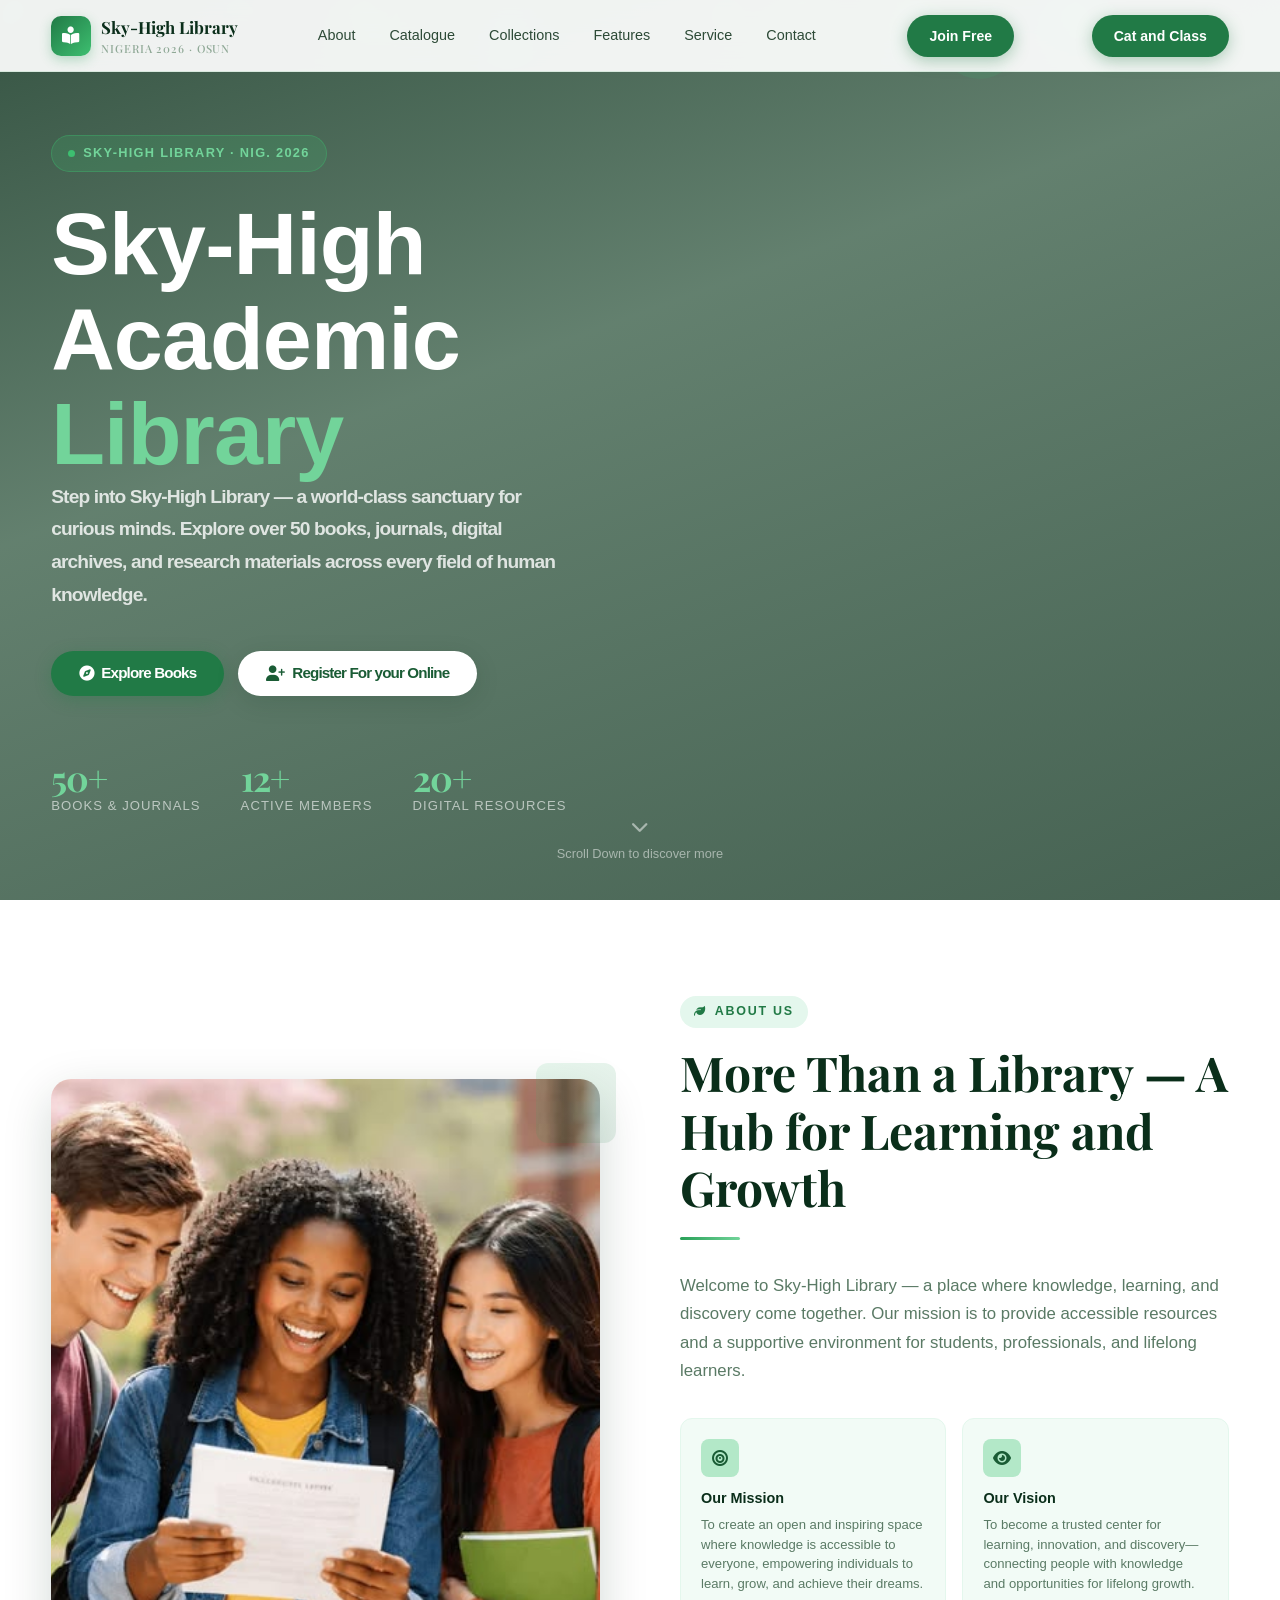
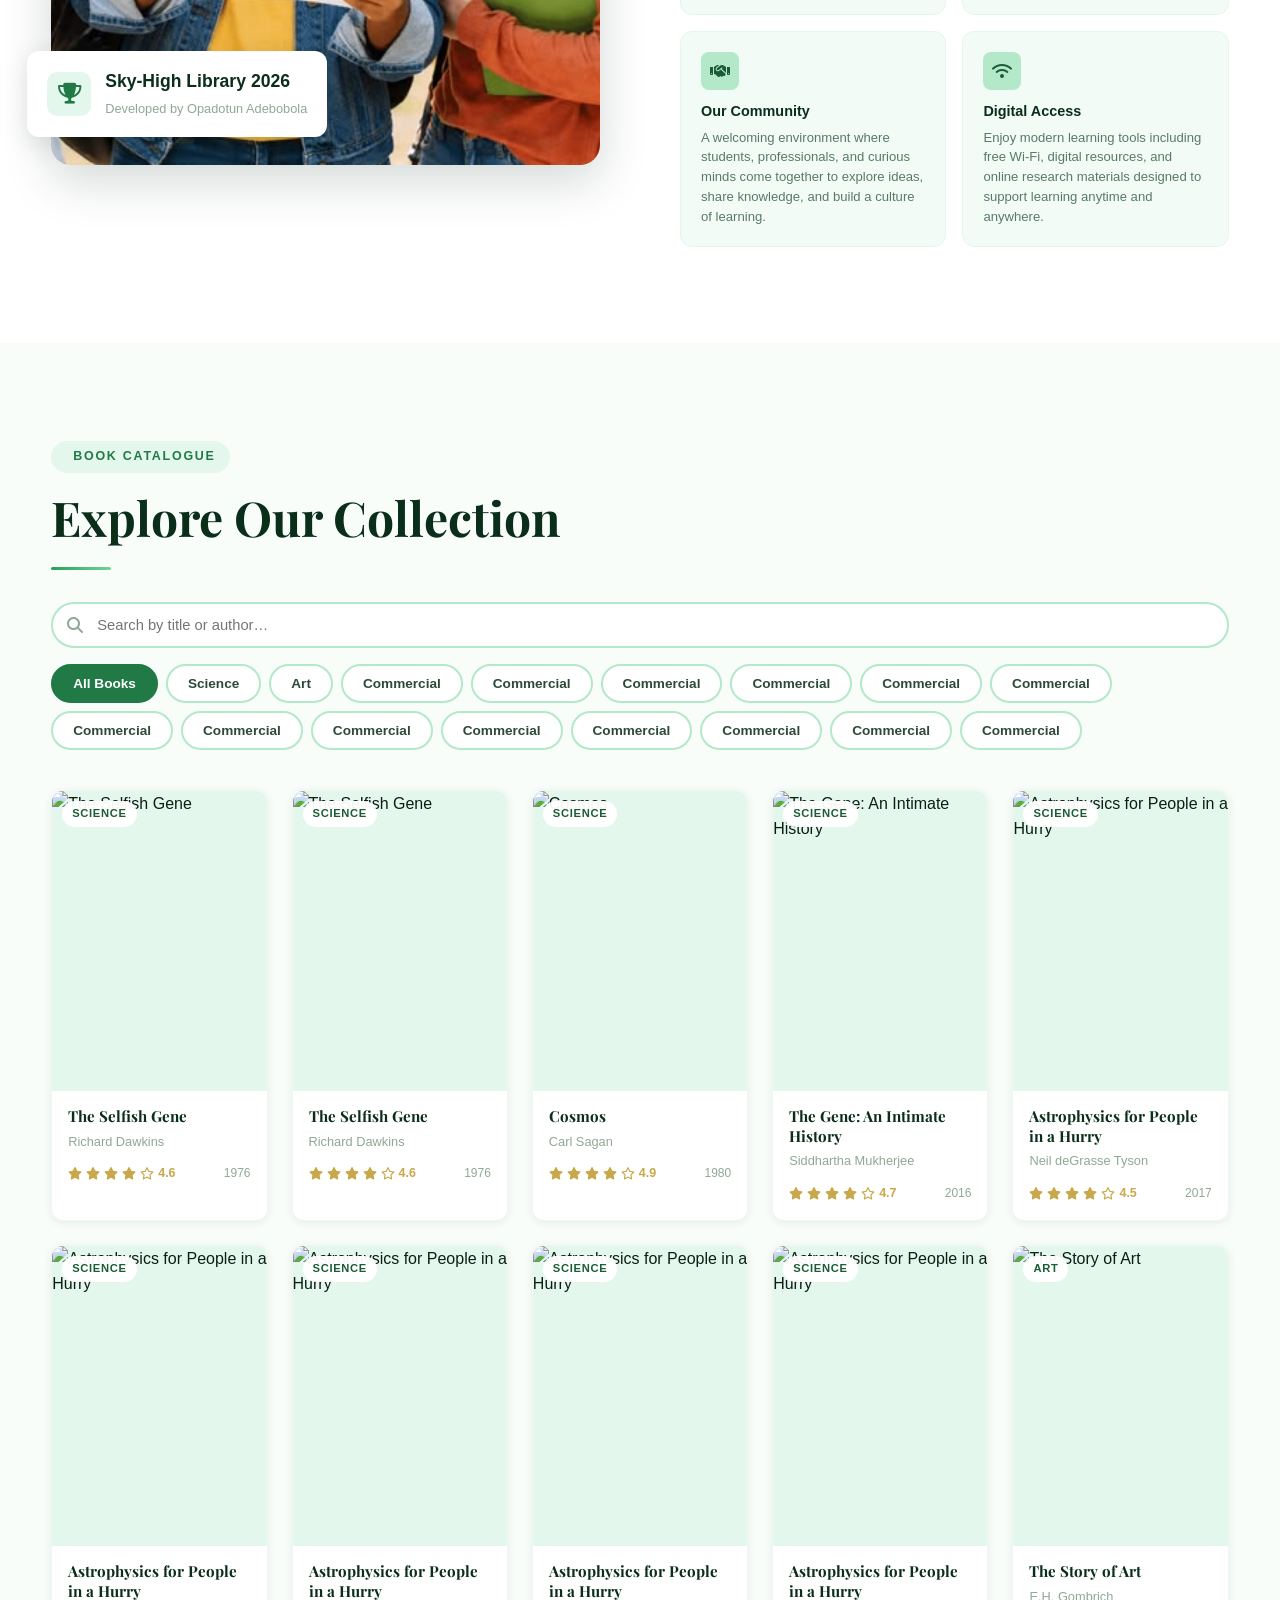
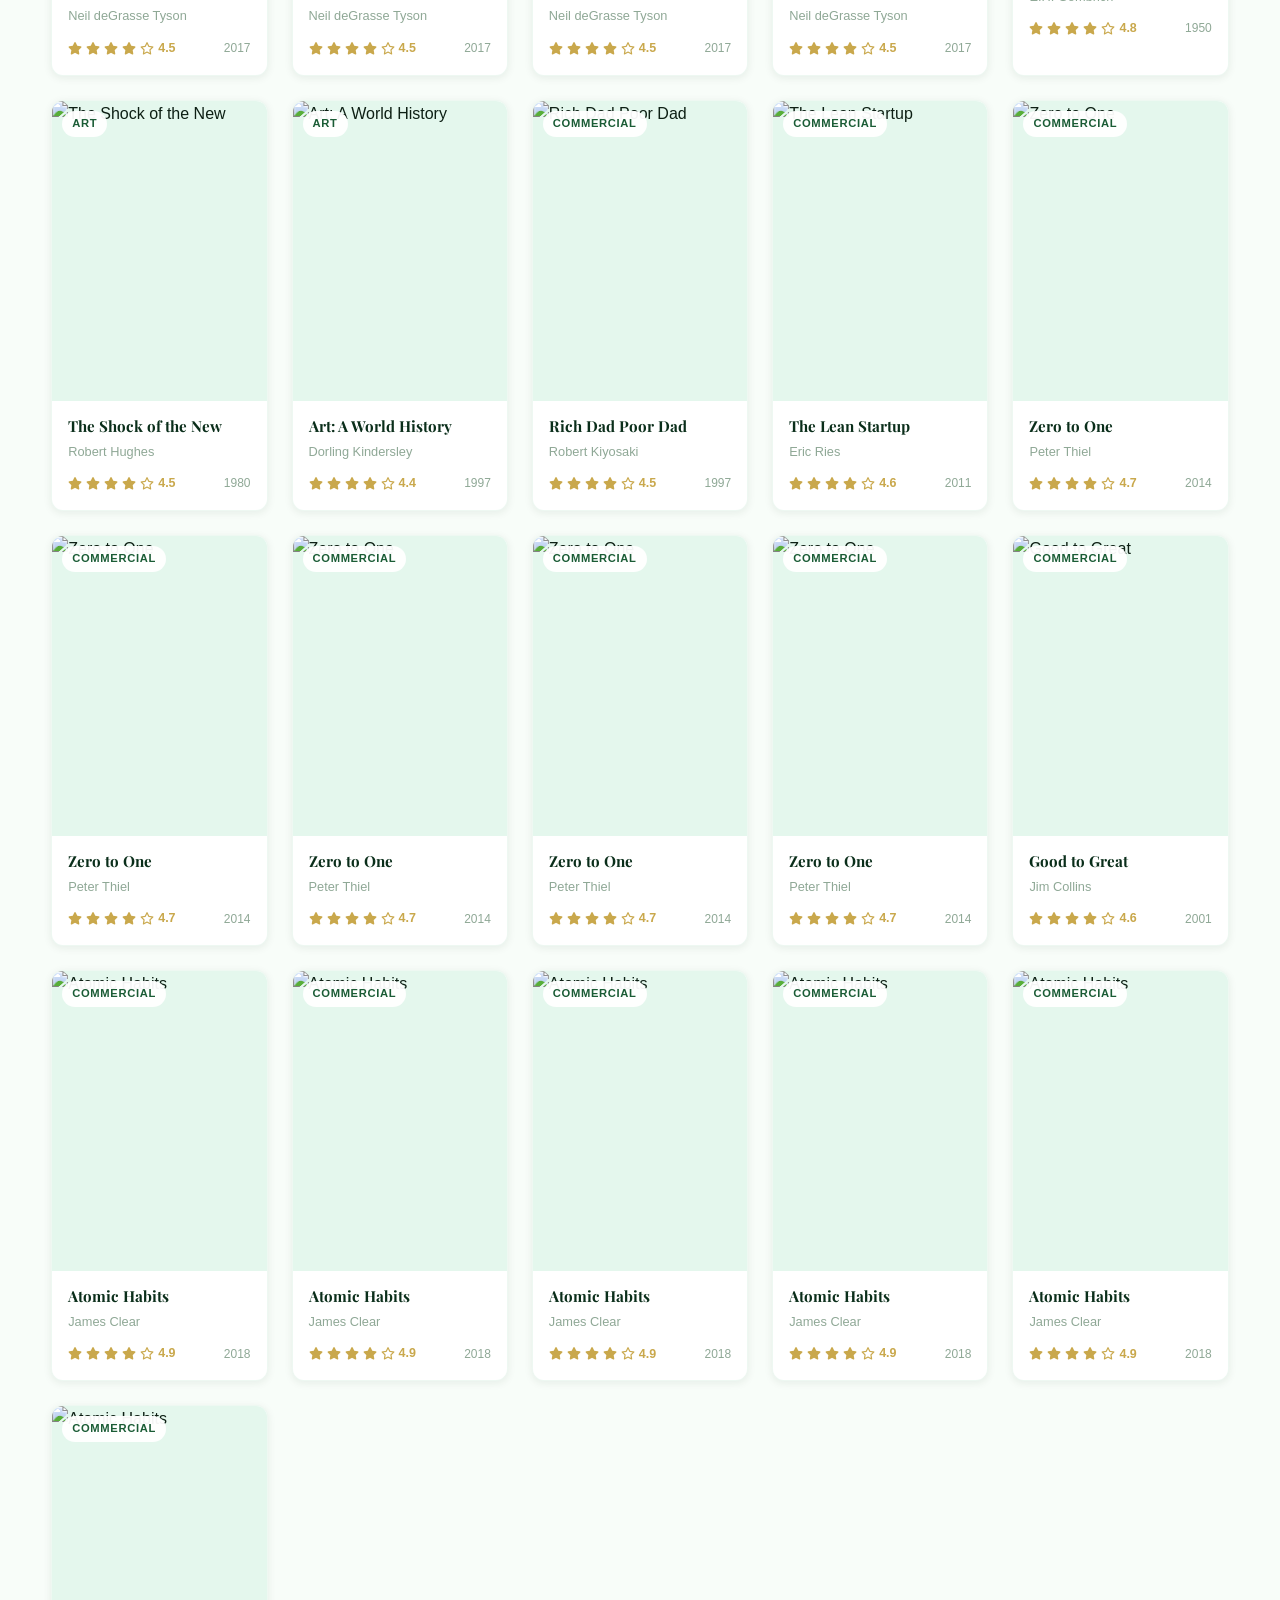
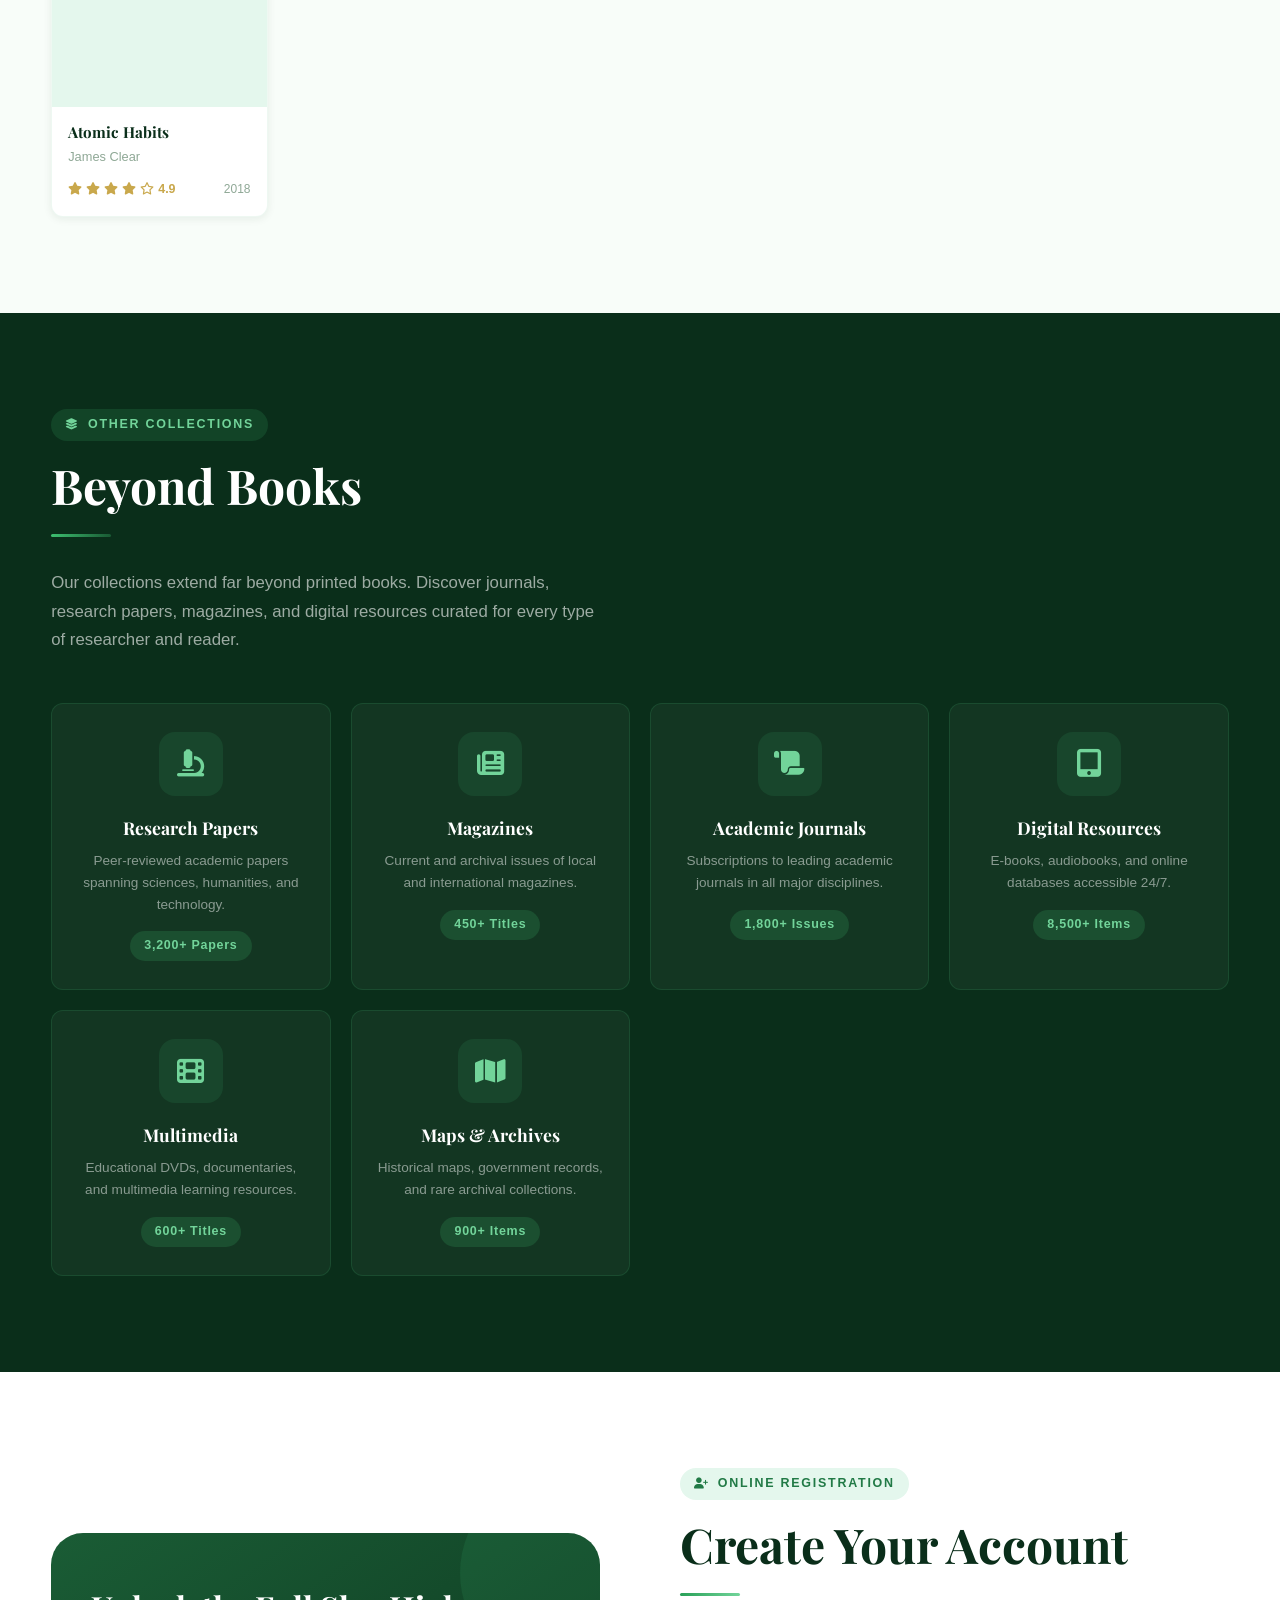
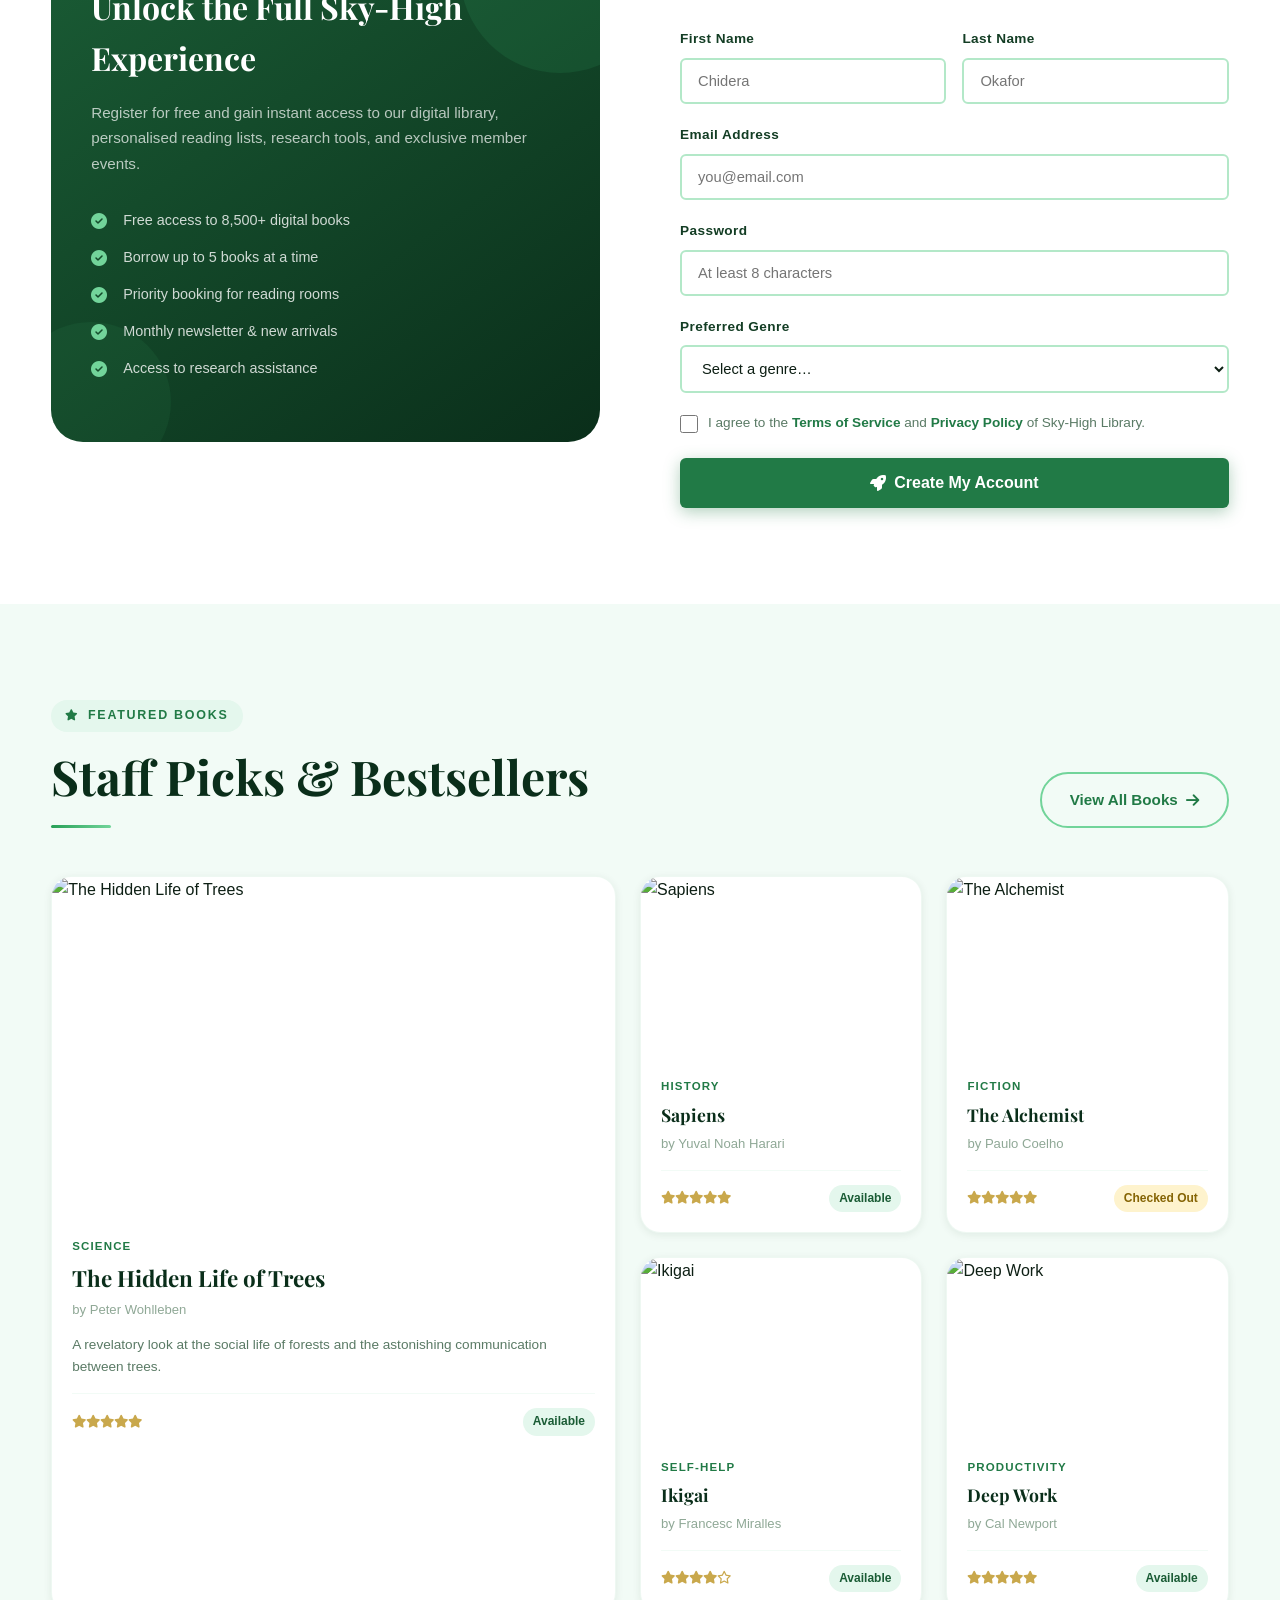
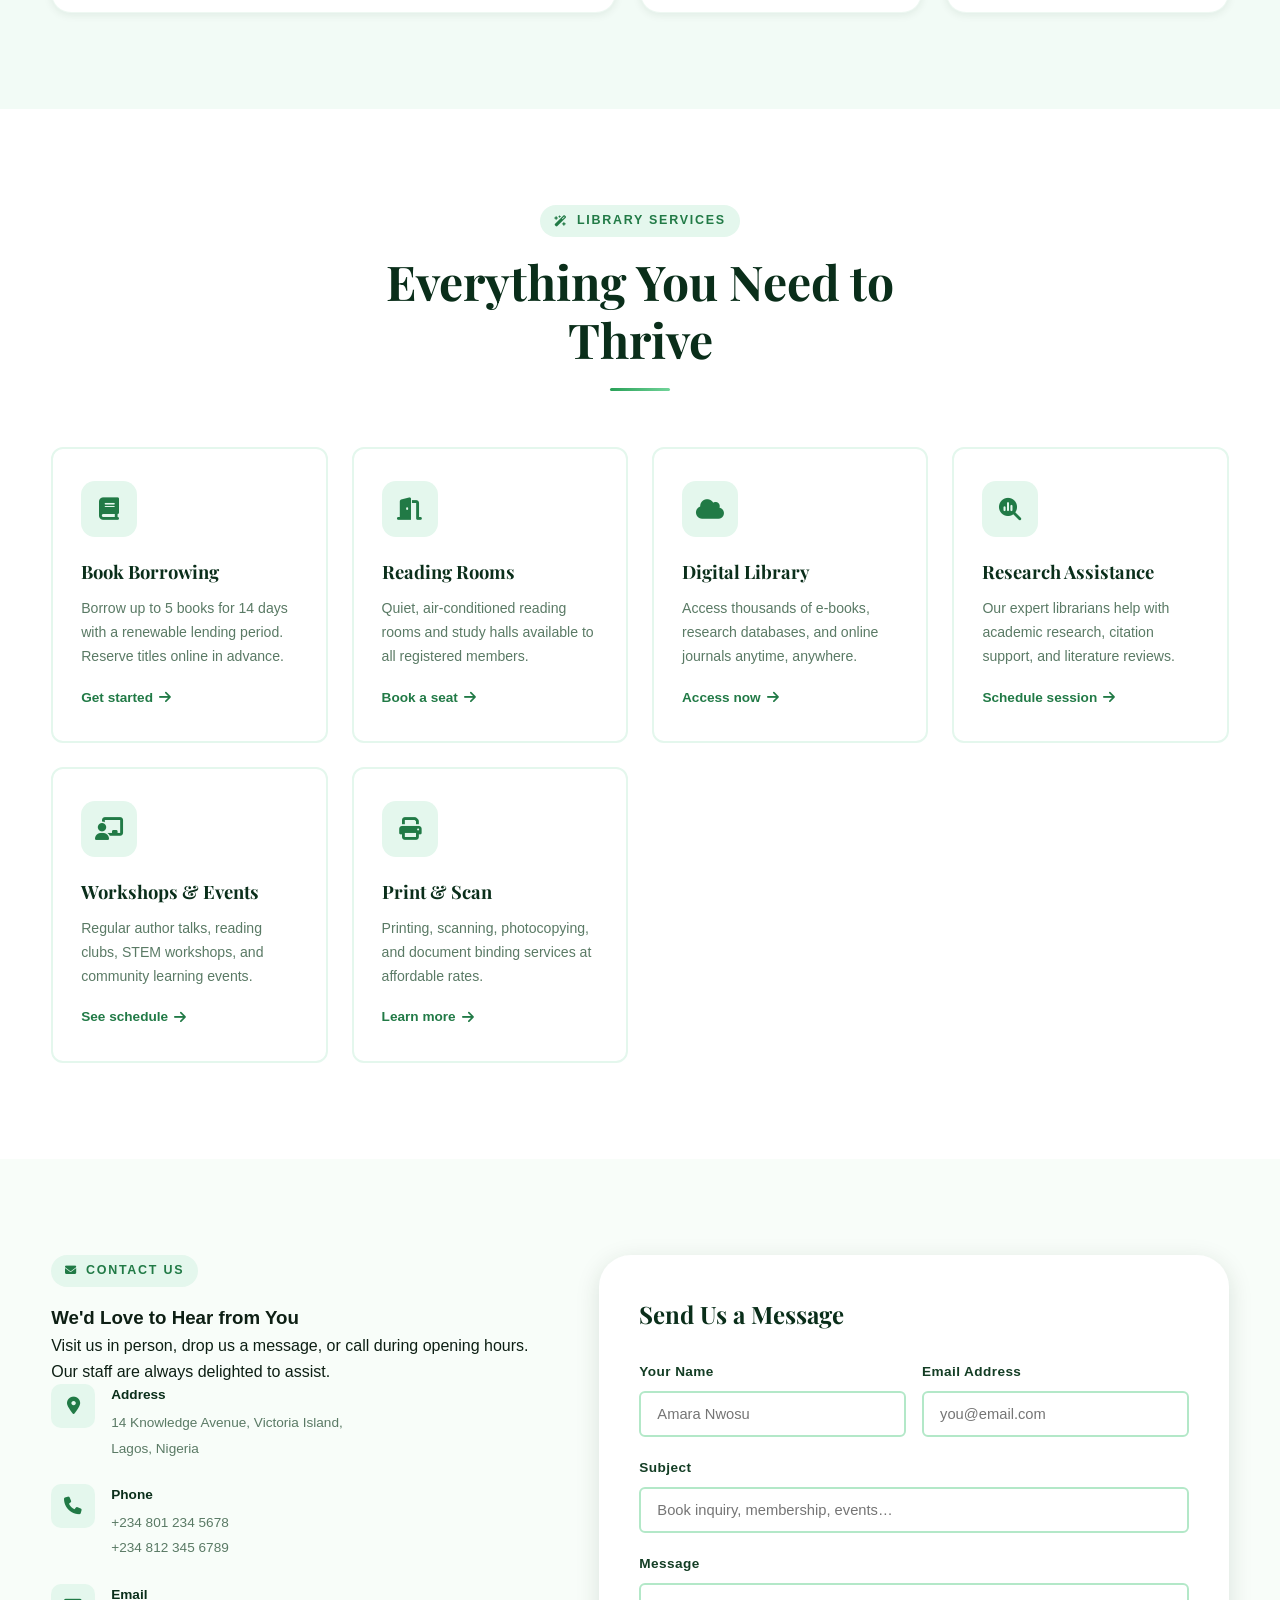
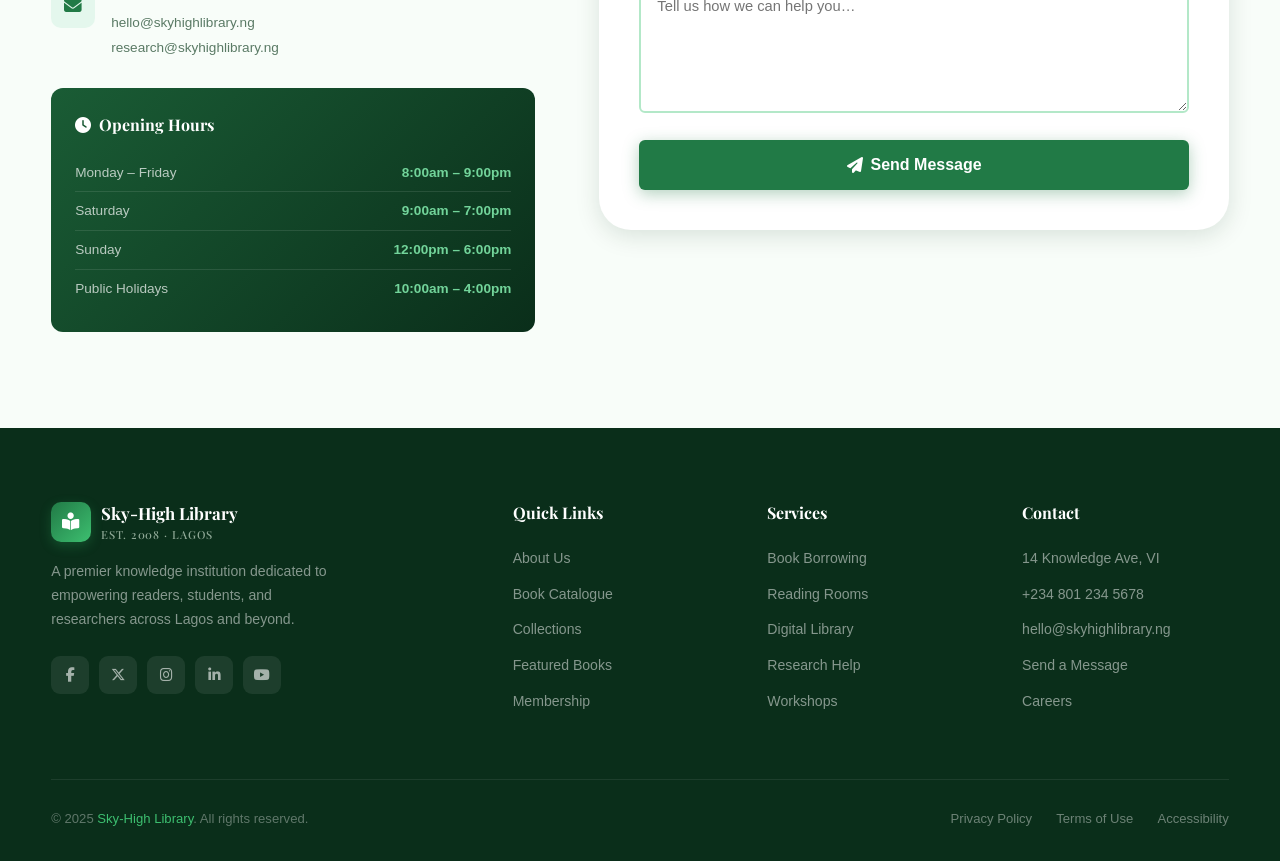
==== index.html @ eab93e8d "Add files via upload" ====
<!DOCTYPE html>
<html lang="en">
<head>
<meta charset="UTF-8" />
<meta name="viewport" content="width=device-width, initial-scale=1.0"/>

<title>Sky-High Library</title>
<link rel="shortcut icon" href="images/favicon.png" type="image/x-icon">
<link href="https://fonts.googleapis.com/css2?family=Playfair+Display:wght@400;600;700;900&family=DM+Sans:wght@300;400;500;600&display=swap" rel="stylesheet"/>
<link rel="stylesheet" href="https://cdnjs.cloudflare.com/ajax/libs/font-awesome/6.5.0/css/all.min.css"/>
<style>
/* =============================================
   CSS VARIABLES & RESET
============================================= */
:root {
  --green-900: #0a2e1a;
  --green-800: #133d24;
  --green-700: #1a5c35;
  --green-600: #217a46;
  --green-500: #28a057;
  --green-400: #3dbf70;
  --green-300: #72d49a;
  --green-200: #b3e8c8;
  --green-100: #e4f7ed;
  --green-50:  #f2fbf6;
  --white: #ffffff;
  --off-white: #f8fdf9;
  --text-dark: #0d1f14;
  --text-mid: #2d4a37;
  --text-light: #5a7a65;
  --text-muted: #8fa896;
  --gold: #c9a84c;
  --gold-light: #f0d080;
  --shadow-sm: 0 2px 8px rgba(10,46,26,0.08);
  --shadow-md: 0 6px 24px rgba(10,46,26,0.13);
  --shadow-lg: 0 16px 48px rgba(10,46,26,0.18);
  --radius-sm: 6px;
  --radius-md: 12px;
  --radius-lg: 20px;
  --radius-xl: 32px;
  --transition: 0.3s cubic-bezier(0.4,0,0.2,1);
  --nav-height: 72px;
}

*, *::before, *::after { box-sizing: border-box; margin: 0; padding: 0; }

html { scroll-behavior: smooth; font-size: 16px; }

body {
  font-family: 'sans serif', sans-serif;
  background: var(--off-white);
  color: var(--text-dark);
  line-height: 1.6;
  overflow-x: hidden;
}

img { max-width: 100%; display: block; }
a { text-decoration: none; color: inherit; }
ul { list-style: none; }
input, textarea, select, button { font-family: sans-serif; }

/* =============================================
   UTILITY CLASSES
============================================= */
.container { width: 92%; max-width: 1200px; margin: 0 auto; }
.section { padding: 96px 0; }
.section-tag {
  display: inline-flex; align-items: center; gap: 8px;
  font-size: 0.78rem; font-weight: 600; letter-spacing: 0.14em;
  text-transform: uppercase; color: var(--green-600);
  background: var(--green-100); border-radius: 100px;
  padding: 6px 14px; margin-bottom: 16px;
}
.section-tag i { font-size: 0.7rem; }
.section-title {
  font-family: 'Playfair Display', sans-serif;
  font-size: clamp(2rem, 4vw, 3rem);
  font-weight: 700; color: var(--green-900);
  line-height: 1.2; margin-bottom: 16px;
}
.section-subtitle {
  font-size: 1.05rem; color: var(--text-light);
  max-width: 560px; line-height: 1.7;
}
.btn {
  display: inline-flex; align-items: center; gap: 8px;
  padding: 14px 28px; border-radius: 100px;
  font-weight: 600; font-size: 0.95rem;
  cursor: pointer; border: none; transition: var(--transition);
  white-space: nowrap;
}
.btn-primary {
  background: var(--green-600); color: var(--white);
  box-shadow: 0 4px 16px rgba(33,122,70,0.35);
}
.btn-primary:hover {
  background: var(--green-700);
  transform: translateY(-2px);
  box-shadow: 0 8px 24px rgba(33,122,70,0.45);
}
.btn-outline {
  background: transparent; color: var(--green-600);
  border: 2px solid var(--green-300);
}
.btn-outline:hover {
  background: var(--green-600); color: var(--white);
  border-color: var(--green-600);
}
.btn-white {
  background: var(--white); color: var(--green-700);
  box-shadow: var(--shadow-md);
}
.btn-white:hover {
  background: var(--green-50);
  transform: translateY(-2px);
}
.divider {
  width: 60px; height: 3px;
  background: linear-gradient(90deg, var(--green-500), var(--green-300));
  border-radius: 2px; margin: 20px 0 32px;
}

/* =============================================
   NAVBAR
============================================= */
#navbar {
  position: fixed; top: 0; left: 0; right: 0; z-index: 1000;
  height: var(--nav-height);
  background: rgba(255,255,255,0.92);
  backdrop-filter: blur(16px);
  border-bottom: 1px solid rgba(40,160,87,0.12);
  transition: var(--transition);
}
#navbar.scrolled {
  background: rgba(255,255,255,0.98);
  box-shadow: var(--shadow-md);
}
.nav-inner {
  display: flex; align-items: center; justify-content: space-between;
  height: var(--nav-height);
}
.nav-logo {
  display: flex; align-items: center; gap: 10px;
}
.nav-logo-icon {
  width: 40px; height: 40px;
  background: linear-gradient(135deg, var(--green-600), var(--green-400));
  border-radius: 10px;
  display: flex; align-items: center; justify-content: center;
  color: white; font-size: 1.1rem;
  box-shadow: 0 4px 12px rgba(40,160,87,0.3);
}
.nav-logo-text { font-family: 'Playfair Display', sans-serif; }
.nav-logo-text strong {
  display: block; font-size: 1.05rem;
  color: var(--green-900); font-weight: 700;
}
.nav-logo-text span {
  display: block; font-size: 0.7rem;
  color: var(--text-muted); letter-spacing: 0.08em;
  text-transform: uppercase; font-weight: 500;
}
.nav-links {
  display: flex; align-items: center; gap: 6px;
}
.nav-links a {
  padding: 8px 14px; border-radius: 8px;
  font-size: 0.9rem; font-weight: 500;
  color: var(--text-mid);
  transition: var(--transition);
}
.nav-links a:hover, .nav-links a.active {
  background: var(--green-100); color: var(--green-700);
}
.nav-cta { margin-left: 12px; padding: 10px 22px !important; font-size: 0.88rem !important; }
.hamburger {
  display: none; flex-direction: column; gap: 5px;
  cursor: pointer; padding: 8px; border-radius: 8px;
  transition: var(--transition); background: none; border: none;
}
.hamburger span {
  display: block; width: 22px; height: 2px;
  background: var(--green-700); border-radius: 2px;
  transition: var(--transition);
}
.hamburger.open span:nth-child(1) { transform: translateY(7px) rotate(45deg); }
.hamburger.open span:nth-child(2) { opacity: 0; }
.hamburger.open span:nth-child(3) { transform: translateY(-7px) rotate(-45deg); }

/* Mobile Nav Drawer */
.mobile-nav {
  display: none; position: fixed;
  top: var(--nav-height); left: 0; right: 0;
  background: white; z-index: 999;
  padding: 20px 24px 32px;
  box-shadow: var(--shadow-lg);
  border-top: 2px solid var(--green-100);
  transform: translateY(-10px); opacity: 0;
  transition: var(--transition);
}
.mobile-nav.visible {
  display: block; transform: translateY(0); opacity: 1;
}
.mobile-nav a {
  display: block; padding: 13px 0;
  font-size: 1rem; font-weight: 500;
  color: var(--text-mid);
  border-bottom: 1px solid var(--green-50);
  transition: var(--transition);
}
.mobile-nav a:hover { color: var(--green-600); padding-left: 8px; }
.mobile-nav .btn { width: 100%; justify-content: center; margin-top: 16px; }

/* =============================================
   HERO SECTION
============================================= */
#hero {
  min-height: 100vh;
  background:
    linear-gradient(160deg, rgba(10,46,26,0.82) 0%, rgba(19,61,36,0.65) 40%, rgba(10,46,26,0.75) 100%),
    url('https://images.unsplash.com/photo-1507842217343-583bb7270b66?w=1600&q=80') center/cover no-repeat;
  display: flex; align-items: center;
  position: relative; overflow: hidden;
  padding-top: var(--nav-height);
}
.hero-particles {
  position: absolute; inset: 0; overflow: hidden; pointer-events: none;
}
.particle {
  position: absolute; border-radius: 50%;
  background: rgba(61,191,112,0.12);
  animation: float-particle linear infinite;
}
@keyframes float-particle {
  0% { transform: translateY(100vh) rotate(0deg); opacity: 0; }
  10% { opacity: 1; }
  90% { opacity: 1; }
  100% { transform: translateY(-20vh) rotate(720deg); opacity: 0; }
}
.hero-content {
  position: relative; z-index: 1;
  max-width: 720px;
  animation: hero-in 1s ease both;
}
@keyframes hero-in {
  from { opacity: 0; transform: translateY(32px); }
  to { opacity: 1; transform: translateY(0); }
}
.hero-badge {
  display: inline-flex; align-items: center; gap: 8px;
  background: rgba(61,191,112,0.18);
  border: 1px solid rgba(61,191,112,0.35);
  color: var(--green-300); border-radius: 100px;
  padding: 7px 16px; font-size: 0.8rem;
  font-weight: 600; letter-spacing: 0.1em;
  text-transform: uppercase; margin-bottom: 24px;
}
.hero-badge .dot {
  width: 7px; height: 7px; border-radius: 50%;
  background: var(--green-400);
  animation: pulse-dot 2s ease-in-out infinite;
}
@keyframes pulse-dot {
  0%, 100% { opacity: 1; transform: scale(1); }
  50% { opacity: 0.5; transform: scale(0.7); }
}
.hero-title {
  font-family: 'sans-serif', sans-serif;
  font-size: clamp(2.8rem, 7vw, 5.5rem);
  font-weight: 900; color: white;
  line-height: 1.08; margin-bottom: 24px;
  letter-spacing: -0.01em;
}
.hero-title .accent { color: var(--green-300); }
.hero-desc {
  font-size: clamp(1rem, 2vw, 1.2rem);
  color: rgba(255,255,255,0.8);
  max-width: 520px; line-height: 1.7;
  margin-bottom: 40px;
}
.hero-btns { display: flex; flex-wrap: wrap; gap: 14px; }
.hero-stats {
  display: flex; gap: 40px; margin-top: 64px;
  flex-wrap: wrap;
}
.hero-stat { color: white; }
.hero-stat strong {
  display: block; font-family: 'Playfair Display', sans-serif;
  font-size: 2.2rem; font-weight: 700; color: var(--green-300);
  line-height: 1;
}
.hero-stat span {
  font-size: 0.82rem; color: rgba(255,255,255,0.6);
  text-transform: uppercase; letter-spacing: 0.08em;
  font-weight: 500; margin-top: 4px; display: block;
}
.hero-scroll {
  position: absolute; bottom: 36px; left: 50%;
  transform: translateX(-50%); z-index: 1;
  color: rgba(255,255,255,0.5); font-size: 0.8rem;
  display: flex; flex-direction: column; align-items: center; gap: 8px;
  animation: scroll-hint 2s ease-in-out infinite;
}
@keyframes scroll-hint {
  0%, 100% { transform: translateX(-50%) translateY(0); }
  50% { transform: translateX(-50%) translateY(6px); }
}
.hero-scroll i { font-size: 1.1rem; }

/* =============================================
   ABOUT SECTION
============================================= */
#about { background: var(--white); }
.about-grid {
  display: grid; grid-template-columns: 1fr 1fr;
  gap: 80px; align-items: center;
}
.about-image-wrap {
  position: relative;
}
.about-image-main {
  border-radius: var(--radius-lg);
  overflow: hidden;
  box-shadow: var(--shadow-lg);
  aspect-ratio: 4/5;
  object-fit: cover; width: 100%;
}
.about-image-badge {
  position: absolute; bottom: 28px; left: -24px;
  background: var(--white); border-radius: var(--radius-md);
  padding: 16px 20px; box-shadow: var(--shadow-md);
  display: flex; align-items: center; gap: 14px;
}
.about-image-badge .icon {
  width: 44px; height: 44px; border-radius: 10px;
  background: var(--green-100);
  display: flex; align-items: center; justify-content: center;
  font-size: 1.3rem; color: var(--green-600); flex-shrink: 0;
}
.about-image-badge strong {
  display: block; font-size: 1.1rem; font-weight: 700; color: var(--green-900);
}
.about-image-badge span {
  font-size: 0.8rem; color: var(--text-muted); font-weight: 400;
}
.about-image-accent {
  position: absolute; top: -16px; right: -16px;
  width: 80px; height: 80px;
  background: linear-gradient(135deg, var(--green-400), var(--green-600));
  border-radius: var(--radius-md);
  opacity: 0.12;
}
.about-pillars {
  display: grid; grid-template-columns: 1fr 1fr; gap: 16px; margin-top: 32px;
}
.pillar {
  background: var(--green-50); border-radius: var(--radius-md);
  padding: 20px; border: 1px solid var(--green-100);
  transition: var(--transition);
}
.pillar:hover {
  background: var(--green-100);
  transform: translateY(-3px);
  box-shadow: var(--shadow-sm);
}
.pillar-icon {
  width: 38px; height: 38px; border-radius: 8px;
  background: var(--green-200);
  display: flex; align-items: center; justify-content: center;
  color: var(--green-700); font-size: 1rem; margin-bottom: 10px;
}
.pillar h4 {
  font-size: 0.9rem; font-weight: 700; color: var(--green-900);
  margin-bottom: 5px;
}
.pillar p { font-size: 0.82rem; color: var(--text-light); line-height: 1.5; }

/* =============================================
   CATALOGUE SECTION
============================================= */
#catalogue { background: var(--off-white); }
.catalogue-controls {
  display: flex; flex-wrap: wrap; gap: 16px;
  align-items: center; margin-bottom: 40px;
}
.search-bar {
  flex: 1; min-width: 220px;
  position: relative;
}
.search-bar i {
  position: absolute; left: 16px; top: 50%;
  transform: translateY(-50%); color: var(--text-muted);
}
.search-bar input {
  width: 100%; padding: 13px 16px 13px 44px;
  border: 2px solid var(--green-200);
  border-radius: 100px;
  background: var(--white); font-size: 0.92rem;
  color: var(--text-dark); outline: none;
  transition: var(--transition);
}
.search-bar input:focus { border-color: var(--green-500); box-shadow: 0 0 0 4px rgba(40,160,87,0.1); }
.filter-tabs {
  display: flex; gap: 8px; flex-wrap: wrap;
}
.filter-tab {
  padding: 10px 20px; border-radius: 100px;
  font-size: 0.85rem; font-weight: 600;
  cursor: pointer; border: 2px solid var(--green-200);
  background: var(--white); color: var(--text-mid);
  transition: var(--transition);
}
.filter-tab:hover, .filter-tab.active {
  background: var(--green-600); color: var(--white);
  border-color: var(--green-600);
}
.books-grid {
  display: grid;
  grid-template-columns: repeat(auto-fill, minmax(200px, 1fr));
  gap: 24px;
}
.book-card {
  background: var(--white); border-radius: var(--radius-md);
  overflow: hidden; box-shadow: var(--shadow-sm);
  transition: var(--transition); cursor: pointer;
  border: 1px solid rgba(40,160,87,0.08);
}
.book-card:hover { transform: translateY(-6px); box-shadow: var(--shadow-lg); }
.book-cover {
  position: relative; padding-top: 140%;
  overflow: hidden; background: var(--green-100);
}
.book-cover img {
  position: absolute; inset: 0;
  width: 100%; height: 100%; object-fit: cover;
  transition: transform 0.4s ease;
}
.book-card:hover .book-cover img { transform: scale(1.06); }
.book-category-badge {
  position: absolute; top: 10px; left: 10px;
  background: rgba(255,255,255,0.95);
  font-size: 0.7rem; font-weight: 700;
  color: var(--green-700); padding: 4px 10px;
  border-radius: 100px; letter-spacing: 0.06em;
  text-transform: uppercase;
}
.book-info { padding: 16px; }
.book-info h4 {
  font-family: 'Playfair Display', serif;
  font-size: 0.95rem; font-weight: 700;
  color: var(--green-900); margin-bottom: 5px;
  line-height: 1.3;
}
.book-info .author {
  font-size: 0.8rem; color: var(--text-muted); font-weight: 500;
}
.book-info .book-meta {
  display: flex; align-items: center; justify-content: space-between;
  margin-top: 12px;
}
.book-rating {
  display: flex; align-items: center; gap: 4px;
  font-size: 0.78rem; color: var(--gold); font-weight: 600;
}
.book-year { font-size: 0.75rem; color: var(--text-muted); }
.no-results {
  grid-column: 1/-1;
  text-align: center; padding: 60px 20px;
  color: var(--text-muted); font-size: 1rem;
}

/* =============================================
   OTHER COLLECTIONS
============================================= */
#collections { background: var(--green-900); }
#collections .section-tag { background: rgba(61,191,112,0.15); color: var(--green-300); }
#collections .section-title { color: white; }
#collections .section-subtitle { color: rgba(255,255,255,0.6); }
#collections .divider { background: linear-gradient(90deg, var(--green-400), rgba(61,191,112,0.3)); }
.collections-grid {
  display: grid;
  grid-template-columns: repeat(auto-fit, minmax(220px, 1fr));
  gap: 20px; margin-top: 48px;
}
.collection-card {
  background: rgba(255,255,255,0.04);
  border: 1px solid rgba(61,191,112,0.15);
  border-radius: var(--radius-md);
  padding: 28px 24px; text-align: center;
  transition: var(--transition); cursor: pointer;
}
.collection-card:hover {
  background: rgba(40,160,87,0.14);
  border-color: rgba(61,191,112,0.4);
  transform: translateY(-4px);
}
.collection-icon {
  width: 64px; height: 64px; border-radius: 16px;
  background: rgba(61,191,112,0.12);
  display: flex; align-items: center; justify-content: center;
  font-size: 1.7rem; color: var(--green-300);
  margin: 0 auto 18px; transition: var(--transition);
}
.collection-card:hover .collection-icon {
  background: rgba(61,191,112,0.24);
  color: var(--green-200);
}
.collection-card h3 {
  font-family: 'Playfair Display', serif;
  font-size: 1.1rem; font-weight: 700;
  color: white; margin-bottom: 8px;
}
.collection-card p {
  font-size: 0.85rem; color: rgba(255,255,255,0.5);
  line-height: 1.6;
}
.collection-card .count {
  display: inline-block; margin-top: 16px;
  background: rgba(61,191,112,0.18);
  color: var(--green-300); font-size: 0.78rem;
  font-weight: 700; padding: 5px 14px;
  border-radius: 100px; letter-spacing: 0.06em;
}

/* =============================================
   REGISTRATION SECTION
============================================= */
#register { background: var(--white); }
.register-grid {
  display: grid; grid-template-columns: 1fr 1fr;
  gap: 80px; align-items: center;
}
.register-visual {
  background: linear-gradient(145deg, var(--green-700), var(--green-900));
  border-radius: var(--radius-xl);
  padding: 48px 40px;
  position: relative; overflow: hidden;
}
.register-visual::before {
  content: ''; position: absolute;
  top: -60px; right: -60px;
  width: 200px; height: 200px;
  border-radius: 50%; background: rgba(61,191,112,0.12);
}
.register-visual::after {
  content: ''; position: absolute;
  bottom: -40px; left: -40px;
  width: 160px; height: 160px;
  border-radius: 50%; background: rgba(61,191,112,0.08);
}
.register-visual h3 {
  font-family: 'Playfair Display', serif;
  font-size: 2rem; font-weight: 700; color: white;
  margin-bottom: 16px; position: relative; z-index: 1;
}
.register-visual p {
  color: rgba(255,255,255,0.7); font-size: 0.95rem;
  line-height: 1.7; margin-bottom: 32px; position: relative; z-index: 1;
}
.register-perks { position: relative; z-index: 1; }
.perk {
  display: flex; align-items: center; gap: 12px;
  margin-bottom: 14px;
}
.perk i { color: var(--green-300); font-size: 1rem; width: 20px; }
.perk span { color: rgba(255,255,255,0.8); font-size: 0.9rem; font-weight: 500; }
.form-group { margin-bottom: 20px; }
.form-group label {
  display: block; font-size: 0.85rem; font-weight: 600;
  color: var(--green-800); margin-bottom: 8px; letter-spacing: 0.03em;
}
.form-group input, .form-group select {
  width: 100%; padding: 13px 16px;
  border: 2px solid var(--green-200);
  border-radius: var(--radius-sm);
  font-size: 0.92rem; color: var(--text-dark);
  background: var(--white); outline: none;
  transition: var(--transition);
}
.form-group input:focus, .form-group select:focus {
  border-color: var(--green-500);
  box-shadow: 0 0 0 4px rgba(40,160,87,0.1);
}
.form-row { display: grid; grid-template-columns: 1fr 1fr; gap: 16px; }
.form-check {
  display: flex; align-items: flex-start; gap: 10px;
  margin-bottom: 24px; cursor: pointer;
}
.form-check input[type="checkbox"] {
  width: 18px; height: 18px; margin-top: 2px; flex-shrink: 0;
  accent-color: var(--green-600);
}
.form-check span { font-size: 0.85rem; color: var(--text-light); line-height: 1.5; }
.form-check a { color: var(--green-600); font-weight: 600; }
.reg-submit { width: 100%; justify-content: center; padding: 16px; font-size: 1rem; border-radius: var(--radius-sm); }
.form-success {
  display: none; text-align: center; padding: 40px 20px;
}
.form-success i {
  font-size: 3rem; color: var(--green-500);
  display: block; margin-bottom: 16px;
}
.form-success h4 {
  font-family: 'Playfair Display', serif;
  font-size: 1.5rem; color: var(--green-800); margin-bottom: 8px;
}
.form-success p { color: var(--text-light); }

/* =============================================
   FEATURED BOOKS
============================================= */
#featured { background: var(--green-50); }
.featured-header {
  display: flex; justify-content: space-between;
  align-items: flex-end; margin-bottom: 48px; flex-wrap: wrap; gap: 20px;
}
.featured-grid {
  display: grid; grid-template-columns: 2fr 1fr 1fr;
  grid-template-rows: auto auto;
  gap: 24px;
}
.featured-card {
  background: var(--white); border-radius: var(--radius-lg);
  overflow: hidden; box-shadow: var(--shadow-sm);
  transition: var(--transition);
  border: 1px solid rgba(40,160,87,0.08);
}
.featured-card:hover { transform: translateY(-5px); box-shadow: var(--shadow-lg); }
.featured-card.main {
  grid-row: 1 / 3;
}
.featured-card.main .fc-image { height: 340px; }
.fc-image {
  width: 100%; height: 180px; object-fit: cover;
  transition: transform 0.4s ease;
}
.featured-card:hover .fc-image { transform: scale(1.04); }
.fc-body { padding: 20px; }
.fc-genre {
  font-size: 0.72rem; font-weight: 700; letter-spacing: 0.1em;
  text-transform: uppercase; color: var(--green-600);
  margin-bottom: 8px;
}
.fc-title {
  font-family: 'Playfair Display', serif;
  font-size: 1.1rem; font-weight: 700;
  color: var(--green-900); margin-bottom: 6px; line-height: 1.3;
}
.featured-card.main .fc-title { font-size: 1.4rem; }
.fc-author { font-size: 0.82rem; color: var(--text-muted); margin-bottom: 14px; }
.fc-desc { font-size: 0.85rem; color: var(--text-light); line-height: 1.6; }
.fc-footer {
  display: flex; align-items: center; justify-content: space-between;
  margin-top: 16px; padding-top: 14px;
  border-top: 1px solid var(--green-50);
}
.fc-stars { color: var(--gold); font-size: 0.8rem; }
.fc-available {
  font-size: 0.75rem; font-weight: 700;
  padding: 4px 10px; border-radius: 100px;
}
.fc-available.yes { background: var(--green-100); color: var(--green-700); }
.fc-available.no { background: #fef3cd; color: #856404; }

/* =============================================
   SERVICES SECTION
============================================= */
#services { background: var(--white); }
.services-grid {
  display: grid;
  grid-template-columns: repeat(auto-fit, minmax(260px, 1fr));
  gap: 24px; margin-top: 48px;
}
.service-card {
  background: var(--white); border-radius: var(--radius-md);
  padding: 32px 28px;
  border: 2px solid var(--green-100);
  transition: var(--transition); position: relative; overflow: hidden;
}
.service-card::before {
  content: ''; position: absolute;
  top: 0; left: 0; right: 0; height: 3px;
  background: linear-gradient(90deg, var(--green-500), var(--green-300));
  transform: scaleX(0); transition: var(--transition);
  transform-origin: left;
}
.service-card:hover::before { transform: scaleX(1); }
.service-card:hover {
  border-color: var(--green-300);
  box-shadow: var(--shadow-md);
  transform: translateY(-4px);
}
.service-icon {
  width: 56px; height: 56px; border-radius: 14px;
  background: var(--green-100);
  display: flex; align-items: center; justify-content: center;
  font-size: 1.4rem; color: var(--green-600);
  margin-bottom: 20px; transition: var(--transition);
}
.service-card:hover .service-icon {
  background: var(--green-600); color: white;
}
.service-card h3 {
  font-family: 'Playfair Display', serif;
  font-size: 1.15rem; font-weight: 700;
  color: var(--green-900); margin-bottom: 10px;
}
.service-card p { font-size: 0.88rem; color: var(--text-light); line-height: 1.7; }
.service-card .service-link {
  display: inline-flex; align-items: center; gap: 6px;
  margin-top: 18px; font-size: 0.85rem; font-weight: 600;
  color: var(--green-600); transition: var(--transition);
}
.service-card:hover .service-link { gap: 10px; }

/* =============================================
   CONTACT SECTION
============================================= */
#contact { background: var(--off-white); }
.contact-grid {
  display: grid; grid-template-columns: 1fr 1.3fr;
  gap: 64px; align-items: start;
}
.contact-info h3 {
  font-family: 'Playfair Display', serif;
  font-size: 1.6rem; font-weight: 700;
  color: var(--green-900); margin-bottom: 16px;
}
.contact-info p {
  color: var(--text-light); font-size: 0.95rem;
  line-height: 1.7; margin-bottom: 32px;
}
.contact-item {
  display: flex; gap: 16px;
  margin-bottom: 24px; align-items: flex-start;
}
.contact-item .ci-icon {
  width: 44px; height: 44px; flex-shrink: 0;
  border-radius: 10px; background: var(--green-100);
  display: flex; align-items: center; justify-content: center;
  font-size: 1.1rem; color: var(--green-600);
}
.contact-item .ci-text strong {
  display: block; font-size: 0.85rem; font-weight: 700;
  color: var(--green-900); margin-bottom: 3px;
}
.contact-item .ci-text span {
  font-size: 0.85rem; color: var(--text-light); line-height: 1.5;
}
.hours-card {
  background: linear-gradient(135deg, var(--green-700), var(--green-900));
  border-radius: var(--radius-md); padding: 24px;
  margin-top: 28px;
}
.hours-card h4 {
  font-family: 'Playfair Display', serif;
  font-size: 1rem; font-weight: 700; color: white; margin-bottom: 16px;
  display: flex; align-items: center; gap: 8px;
}
.hour-row {
  display: flex; justify-content: space-between;
  padding: 8px 0;
  border-bottom: 1px solid rgba(255,255,255,0.1);
  font-size: 0.85rem;
}
.hour-row:last-child { border-bottom: none; }
.hour-row .day { color: rgba(255,255,255,0.7); font-weight: 500; }
.hour-row .time { color: var(--green-300); font-weight: 600; }
.contact-form-wrap {
  background: var(--white); border-radius: var(--radius-xl);
  padding: 40px; box-shadow: var(--shadow-md);
}
.contact-form-wrap h3 {
  font-family: 'Playfair Display', serif;
  font-size: 1.5rem; font-weight: 700;
  color: var(--green-900); margin-bottom: 28px;
}
.contact-form .form-group textarea {
  width: 100%; padding: 13px 16px;
  border: 2px solid var(--green-200);
  border-radius: var(--radius-sm);
  font-size: 0.92rem; color: var(--text-dark);
  background: var(--white); outline: none;
  transition: var(--transition); resize: vertical;
  min-height: 130px;
}
.contact-form .form-group textarea:focus {
  border-color: var(--green-500);
  box-shadow: 0 0 0 4px rgba(40,160,87,0.1);
}
.contact-submit { width: 100%; justify-content: center; padding: 16px; font-size: 1rem; border-radius: var(--radius-sm); }

/* =============================================
   FOOTER
============================================= */
#footer {
  background: var(--green-900);
  padding: 72px 0 32px;
}
.footer-grid {
  display: grid;
  grid-template-columns: 2fr 1fr 1fr 1fr;
  gap: 48px; padding-bottom: 56px;
  border-bottom: 1px solid rgba(255,255,255,0.08);
}
.footer-brand p {
  color: rgba(255,255,255,0.5); font-size: 0.88rem;
  line-height: 1.7; margin-top: 16px; margin-bottom: 24px;
  max-width: 280px;
}
.footer-socials { display: flex; gap: 10px; }
.social-icon {
  width: 38px; height: 38px; border-radius: 9px;
  background: rgba(255,255,255,0.08);
  display: flex; align-items: center; justify-content: center;
  color: rgba(255,255,255,0.6); font-size: 0.9rem;
  transition: var(--transition);
}
.social-icon:hover {
  background: var(--green-600); color: white; transform: translateY(-2px);
}
.footer-col h5 {
  font-family: 'Playfair Display', serif;
  font-size: 1rem; font-weight: 700;
  color: white; margin-bottom: 20px;
}
.footer-col ul li { margin-bottom: 10px; }
.footer-col ul li a {
  color: rgba(255,255,255,0.5); font-size: 0.88rem;
  transition: var(--transition);
}
.footer-col ul li a:hover { color: var(--green-300); padding-left: 4px; }
.footer-bottom {
  padding-top: 28px;
  display: flex; justify-content: space-between;
  align-items: center; flex-wrap: wrap; gap: 16px;
}
.footer-bottom p {
  font-size: 0.82rem; color: rgba(255,255,255,0.35);
}
.footer-bottom a { color: var(--green-400); transition: var(--transition); }
.footer-bottom a:hover { color: var(--green-300); }
.footer-bottom-links { display: flex; gap: 24px; }
.footer-bottom-links a {
  font-size: 0.82rem; color: rgba(255,255,255,0.4);
  transition: var(--transition);
}
.footer-bottom-links a:hover { color: var(--green-300); }

/* =============================================
   BACK TO TOP
============================================= */
#back-top {
  position: fixed; bottom: 30px; right: 30px; z-index: 999;
  width: 46px; height: 46px; border-radius: 12px;
  background: var(--green-600); color: white;
  display: flex; align-items: center; justify-content: center;
  font-size: 1rem; cursor: pointer; border: none;
  box-shadow: var(--shadow-md);
  opacity: 0; transform: translateY(16px);
  transition: var(--transition); pointer-events: none;
}
#back-top.visible { opacity: 1; transform: translateY(0); pointer-events: all; }
#back-top:hover { background: var(--green-700); transform: translateY(-3px); }

/* =============================================
   ANIMATIONS (Scroll reveal)
============================================= */
.reveal {
  opacity: 0; transform: translateY(28px);
  transition: opacity 0.7s ease, transform 0.7s ease;
}
.reveal.visible { opacity: 1; transform: translateY(0); }
.reveal-delay-1 { transition-delay: 0.1s; }
.reveal-delay-2 { transition-delay: 0.2s; }
.reveal-delay-3 { transition-delay: 0.3s; }

/* =============================================
   TOAST NOTIFICATION
============================================= */
.toast {
  position: fixed; bottom: 90px; right: 30px;
  background: var(--green-700); color: white;
  padding: 14px 22px; border-radius: var(--radius-md);
  font-size: 0.9rem; font-weight: 500;
  box-shadow: var(--shadow-lg);
  display: flex; align-items: center; gap: 10px;
  opacity: 0; transform: translateY(20px);
  transition: var(--transition); pointer-events: none;
  z-index: 1100;
}
.toast.show { opacity: 1; transform: translateY(0); }

/* =============================================
   RESPONSIVE
============================================= */
@media (max-width: 1024px) {
  .featured-grid {
    grid-template-columns: 1fr 1fr;
  }
  .featured-card.main { grid-row: auto; grid-column: 1 / -1; }
  .featured-card.main .fc-image { height: 260px; }
  .footer-grid { grid-template-columns: 1fr 1fr; }
}

@media (max-width: 768px) {
  :root { --nav-height: 64px; }
  .section { padding: 72px 0; }
  .nav-links, .nav-cta { display: none; }
  .hamburger { display: flex; }
  .about-grid, .register-grid, .contact-grid { grid-template-columns: 1fr; gap: 48px; }
  .about-image-badge { left: 12px; }
  .about-image-wrap { max-width: 480px; margin: 0 auto; }
  .about-pillars { grid-template-columns: 1fr 1fr; }
  .register-visual { display: none; }
  .register-grid { grid-template-columns: 1fr; }
  .form-row { grid-template-columns: 1fr; gap: 0; }
  .featured-grid { grid-template-columns: 1fr; }
  .featured-card.main .fc-image { height: 220px; }
  .fc-image { height: 160px; }
  .hero-stats { gap: 24px; }
  .footer-grid { grid-template-columns: 1fr; gap: 32px; }
  .footer-bottom { flex-direction: column; text-align: center; }
}

@media (max-width: 480px) {
  .books-grid { grid-template-columns: repeat(auto-fill, minmax(160px, 1fr)); }
  .collections-grid { grid-template-columns: 1fr 1fr; }
  .catalogue-controls { flex-direction: column; align-items: stretch; }
  .filter-tabs { justify-content: center; }
  .hero-btns { flex-direction: column; }
  .hero-btns .btn { justify-content: center; }
  .contact-form-wrap { padding: 28px 20px; }
  .about-pillars { grid-template-columns: 1fr; }
}
</style>
</head>
<body>

<!-- ===== NAVBAR ===== -->
<nav id="navbar">
  <div class="container nav-inner">
    <a href="#hero" class="nav-logo">
      <div class="nav-logo-icon"><i class="fa-solid fa-book-open-reader"></i></div>
      <div class="nav-logo-text">
        <strong>Sky-High Library</strong>
        <span>Nigeria 2026 · Osun</span>
      </div>
    </a>
    <div class="nav-links">
      <a href="about.html">About</a>
      <a href="catalogue.html">Catalogue</a>
      <a href="collection.html">Collections</a>
      <a href="features.html">Features</a>
      <a href="service.html">Service</a>
      <a href="contact.html">Contact</a>
    </div>
    <a href="#register" class="btn btn-primary nav-cta">Join Free</a>
    <a href="#register" class="btn btn-primary nav-cta">Cat and Class</a>
    <button class="hamburger" id="hamburger" aria-label="Menu">
      <span></span><span></span><span></span>
    </button>
  </div>
</nav>

<!-- Mobile nav -->
<div class="mobile-nav" id="mobile-nav">
  <a href="#about">About</a>
  <a href="#catalogue">Catalogue</a>
  <a href="#collections">Collections</a>
  <a href="#features">Features</a>
  <a href="#service">Service</a>
  <a href="#contact">Contact</a>
  <a href="#register" class="btn btn-primary">Join Free</a>
 
</div>

<!-- ===== HERO ===== -->
<section id="hero">
  <div class="hero-particles" id="particles"></div>
  <div class="container">
    <div class="hero-content">
      <div class="hero-badge">
        <span class="dot"></span>
        Sky-High Library · Nig. 2026
      </div>
      <h1 class="hero-title">
        Sky-High Academic <span class="accent">Library</span>
       
      <p class="hero-desc">
        Step into Sky-High Library — a world-class sanctuary for curious minds.
        Explore over 50 books, journals, digital archives, and research materials
        across every field of human knowledge.
      </p>
      <div class="hero-btns">
        <a href="#catalogue" class="btn btn-primary">
          <i class="fa-solid fa-compass"></i> Explore Books
        </a>
        <a href="#register" class="btn btn-white">
          <i class="fa-solid fa-user-plus"></i> Register For your Online
        </a>
      </div>
      <div class="hero-stats">
        <div class="hero-stat">
          <strong>50+</strong>
          <span>Books & Journals</span>
        </div>
        <div class="hero-stat">
          <strong>12+</strong>
          <span>Active Members</span>
        </div>
        <div class="hero-stat">
          <strong>20+</strong>
          <span>Digital Resources</span>
        </div>
        </div>
        </div>
  </div>
  <div class="hero-scroll">
    <i class="fa-solid fa-chevron-down"></i>
    Scroll Down to discover more
  </div>
</section>

<!-- ===== ABOUT ===== -->
<section id="about" class="section">
  <div class="container">
    <div class="about-grid">
      <div class="about-image-wrap reveal">
        <img
          class="about-image-main"
          src="images/College Decision Next Steps After Acceptance.jfif"
          alt="Library interior"
        />
        <div class="about-image-badge">
          <div class="icon"><i class="fa-solid fa-trophy"></i></div>
          <div>
            <strong>Sky-High Library 2026</strong>
            <span>Developed by Opadotun Adebobola</span>
          </div>
        </div>
        <div class="about-image-accent"></div>
      </div>
      <div class="reveal reveal-delay-1">
        <div class="section-tag"><i class="fa-solid fa-leaf"></i> About Us</div>
        <h2 class="section-title">More Than a Library — A Hub for Learning and Growth</h2>
        <div class="divider"></div>
        <p class="section-subtitle">
          Welcome to Sky-High Library — a place where knowledge, learning, and discovery come together. Our mission is to provide accessible resources and a supportive environment for students, professionals, and lifelong learners.
        </p>
        <div class="about-pillars">
          <div class="pillar">
            <div class="pillar-icon"><i class="fa-solid fa-bullseye"></i></div>
            <h4>Our Mission</h4>
                <p>To create an open and inspiring space where knowledge is accessible to everyone, empowering individuals to learn, grow, and achieve their dreams.</p>
          </div>
          <div class="pillar">
            <div class="pillar-icon"><i class="fa-solid fa-eye"></i></div>
            <h4>Our Vision</h4>
              <p>To become a trusted center for learning, innovation, and discovery—connecting people with knowledge and opportunities for lifelong growth.</p>
          </div>
          <div class="pillar">
            <div class="pillar-icon"><i class="fa-solid fa-handshake"></i></div>
            <h4>Our Community</h4>
              <p>A welcoming environment where students, professionals, and curious minds come together to explore ideas, share knowledge, and build a culture of learning.</p>
          </div>
          <div class="pillar">
            <div class="pillar-icon"><i class="fa-solid fa-wifi"></i></div>
            <h4>Digital Access</h4>
              <p>Enjoy modern learning tools including free Wi-Fi, digital resources, and online research materials designed to support learning anytime and anywhere.</p>
          </div>
        </div>
      </div>
    </div>
  </div>
</section>

<!-- ===== CATALOGUE ===== -->
<section id="catalogue" class="section">
  <div class="container">
    <div class="reveal">
      <div class="section-tag"><i class="fa-solid fa-books"></i> Book Catalogue</div>
      <h2 class="section-title">Explore Our Collection</h2>
      <div class="divider"></div>
    </div>
    <div class="catalogue-controls reveal">
      <div class="search-bar">
        <i class="fa-solid fa-magnifying-glass"></i>
        <input type="text" id="searchInput" placeholder="Search by title or author…" />
      </div>
      <div class="filter-tabs" id="filterTabs">
        <button class="filter-tab active" data-cat="all">All Books</button>
        <button class="filter-tab" data-cat="Science">Science</button>
        <button class="filter-tab" data-cat="Art">Art</button>
        <button class="filter-tab" data-cat="Commercial">Commercial</button>
        <button class="filter-tab" data-cat="Commercial">Commercial</button>
        <button class="filter-tab" data-cat="Commercial">Commercial</button>
        <button class="filter-tab" data-cat="Commercial">Commercial</button>
        <button class="filter-tab" data-cat="Commercial">Commercial</button>
        <button class="filter-tab" data-cat="Commercial">Commercial</button>
        <button class="filter-tab" data-cat="Commercial">Commercial</button>
        <button class="filter-tab" data-cat="Commercial">Commercial</button>
        <button class="filter-tab" data-cat="Commercial">Commercial</button>
        <button class="filter-tab" data-cat="Commercial">Commercial</button>
        <button class="filter-tab" data-cat="Commercial">Commercial</button>
        <button class="filter-tab" data-cat="Commercial">Commercial</button>
        <button class="filter-tab" data-cat="Commercial">Commercial</button>
        <button class="filter-tab" data-cat="Commercial">Commercial</button>
      </div>
    </div>
    <div class="books-grid reveal" id="booksGrid"></div>
  </div>
</section>

<!-- ===== OTHER COLLECTIONS ===== -->
<section id="collections" class="section">
  <div class="container">
    <div class="reveal">
      <div class="section-tag"><i class="fa-solid fa-layer-group"></i> Other Collections</div>
      <h2 class="section-title">Beyond Books</h2>
      <div class="divider"></div>
      <p class="section-subtitle">
        Our collections extend far beyond printed books. Discover journals, research papers,
        magazines, and digital resources curated for every type of researcher and reader.
      </p>
    </div>
    <div class="collections-grid">
      <div class="collection-card reveal">
        <div class="collection-icon"><i class="fa-solid fa-microscope"></i></div>
        <h3>Research Papers</h3>
        <p>Peer-reviewed academic papers spanning sciences, humanities, and technology.</p>
        <span class="count">3,200+ Papers</span>
      </div>
      <div class="collection-card reveal reveal-delay-1">
        <div class="collection-icon"><i class="fa-solid fa-newspaper"></i></div>
        <h3>Magazines</h3>
        <p>Current and archival issues of local and international magazines.</p>
        <span class="count">450+ Titles</span>
      </div>
      <div class="collection-card reveal reveal-delay-2">
        <div class="collection-icon"><i class="fa-solid fa-scroll"></i></div>
        <h3>Academic Journals</h3>
        <p>Subscriptions to leading academic journals in all major disciplines.</p>
        <span class="count">1,800+ Issues</span>
      </div>
      <div class="collection-card reveal">
        <div class="collection-icon"><i class="fa-solid fa-tablet-screen-button"></i></div>
        <h3>Digital Resources</h3>
        <p>E-books, audiobooks, and online databases accessible 24/7.</p>
        <span class="count">8,500+ Items</span>
      </div>
      <div class="collection-card reveal reveal-delay-1">
        <div class="collection-icon"><i class="fa-solid fa-film"></i></div>
        <h3>Multimedia</h3>
        <p>Educational DVDs, documentaries, and multimedia learning resources.</p>
        <span class="count">600+ Titles</span>
      </div>
      <div class="collection-card reveal reveal-delay-2">
        <div class="collection-icon"><i class="fa-solid fa-map"></i></div>
        <h3>Maps & Archives</h3>
        <p>Historical maps, government records, and rare archival collections.</p>
        <span class="count">900+ Items</span>
      </div>
    </div>
  </div>
</section>

<!-- ===== REGISTRATION ===== -->
<section id="register" class="section">
  <div class="container">
    <div class="register-grid">
      <div class="register-visual reveal">
        <h3>Unlock the Full Sky-High Experience</h3>
        <p>
          Register for free and gain instant access to our digital library,
          personalised reading lists, research tools, and exclusive member events.
        </p>
        <div class="register-perks">
          <div class="perk"><i class="fa-solid fa-circle-check"></i><span>Free access to 8,500+ digital books</span></div>
          <div class="perk"><i class="fa-solid fa-circle-check"></i><span>Borrow up to 5 books at a time</span></div>
          <div class="perk"><i class="fa-solid fa-circle-check"></i><span>Priority booking for reading rooms</span></div>
          <div class="perk"><i class="fa-solid fa-circle-check"></i><span>Monthly newsletter & new arrivals</span></div>
          <div class="perk"><i class="fa-solid fa-circle-check"></i><span>Access to research assistance</span></div>
        </div>
      </div>
      <div class="reveal reveal-delay-1">
        <div class="section-tag"><i class="fa-solid fa-user-plus"></i> Online Registration</div>
        <h2 class="section-title">Create Your Account</h2>
        <div class="divider"></div>
        <form id="registrationForm">
          <div class="form-row">
            <div class="form-group">
              <label for="firstName">First Name</label>
              <input type="text" id="firstName" placeholder="Chidera" required />
            </div>
            <div class="form-group">
              <label for="lastName">Last Name</label>
              <input type="text" id="lastName" placeholder="Okafor" required />
            </div>
          </div>
          <div class="form-group">
            <label for="regEmail">Email Address</label>
            <input type="email" id="regEmail" placeholder="you@email.com" required />
          </div>
          <div class="form-group">
            <label for="regPassword">Password</label>
            <input type="password" id="regPassword" placeholder="At least 8 characters" required />
          </div>
          <div class="form-group">
            <label for="genre">Preferred Genre</label>
            <select id="genre" required>
              <option value="" disabled selected>Select a genre…</option>
              <option>Science & Technology</option>
              <option>Arts & Culture</option>
              <option>Business & Commerce</option>
              <option>History & Politics</option>
              <option>Fiction & Literature</option>
              <option>Health & Wellness</option>
              <option>Philosophy & Religion</option>
            </select>
          </div>
          <div class="form-check">
            <input type="checkbox" id="terms" required />
            <span>I agree to the <a href="#">Terms of Service</a> and <a href="#">Privacy Policy</a> of Sky-High Library.</span>
          </div>
          <button type="submit" class="btn btn-primary reg-submit">
            <i class="fa-solid fa-rocket"></i> Create My Account
          </button>
        </form>
        <div class="form-success" id="regSuccess">
          <i class="fa-solid fa-circle-check"></i>
          <h4>Welcome to Sky-High Library!</h4>
          <p>Your account has been created. Check your email for a confirmation link.</p>
        </div>
      </div>
    </div>
  </div>
</section>

<!-- ===== FEATURED BOOKS ===== -->
<section id="featured" class="section">
  <div class="container">
    <div class="featured-header reveal">
      <div>
        <div class="section-tag"><i class="fa-solid fa-star"></i> Featured Books</div>
        <h2 class="section-title">Staff Picks & Bestsellers</h2>
        <div class="divider" style="margin-bottom:0"></div>
      </div>
      <a href="#catalogue" class="btn btn-outline">View All Books <i class="fa-solid fa-arrow-right"></i></a>
    </div>
    <div class="featured-grid reveal" id="featuredGrid"></div>
  </div>
</section>

<!-- ===== SERVICES ===== -->
<section id="services" class="section">
  <div class="container">
    <div style="text-align:center; max-width:600px; margin:0 auto 56px;" class="reveal">
      <div class="section-tag"><i class="fa-solid fa-wand-magic-sparkles"></i> Library Services</div>
      <h2 class="section-title">Everything You Need to Thrive</h2>
      <div class="divider" style="margin:20px auto 0;"></div>
    </div>
    <div class="services-grid">
      <div class="service-card reveal">
        <div class="service-icon"><i class="fa-solid fa-book"></i></div>
        <h3>Book Borrowing</h3>
        <p>Borrow up to 5 books for 14 days with a renewable lending period. Reserve titles online in advance.</p>
        <a href="#register" class="service-link">Get started <i class="fa-solid fa-arrow-right"></i></a>
      </div>
      <div class="service-card reveal reveal-delay-1">
        <div class="service-icon"><i class="fa-solid fa-door-open"></i></div>
        <h3>Reading Rooms</h3>
        <p>Quiet, air-conditioned reading rooms and study halls available to all registered members.</p>
        <a href="#contact" class="service-link">Book a seat <i class="fa-solid fa-arrow-right"></i></a>
      </div>
      <div class="service-card reveal reveal-delay-2">
        <div class="service-icon"><i class="fa-solid fa-cloud"></i></div>
        <h3>Digital Library</h3>
        <p>Access thousands of e-books, research databases, and online journals anytime, anywhere.</p>
        <a href="#register" class="service-link">Access now <i class="fa-solid fa-arrow-right"></i></a>
      </div>
      <div class="service-card reveal">
        <div class="service-icon"><i class="fa-solid fa-magnifying-glass-chart"></i></div>
        <h3>Research Assistance</h3>
        <p>Our expert librarians help with academic research, citation support, and literature reviews.</p>
        <a href="#contact" class="service-link">Schedule session <i class="fa-solid fa-arrow-right"></i></a>
      </div>
      <div class="service-card reveal reveal-delay-1">
        <div class="service-icon"><i class="fa-solid fa-chalkboard-user"></i></div>
        <h3>Workshops & Events</h3>
        <p>Regular author talks, reading clubs, STEM workshops, and community learning events.</p>
        <a href="#contact" class="service-link">See schedule <i class="fa-solid fa-arrow-right"></i></a>
      </div>
      <div class="service-card reveal reveal-delay-2">
        <div class="service-icon"><i class="fa-solid fa-print"></i></div>
        <h3>Print & Scan</h3>
        <p>Printing, scanning, photocopying, and document binding services at affordable rates.</p>
        <a href="#contact" class="service-link">Learn more <i class="fa-solid fa-arrow-right"></i></a>
      </div>
    </div>
  </div>
</section>

<!-- ===== CONTACT ===== -->
<section id="contact" class="section">
  <div class="container">
    <div class="contact-grid">
      <div class="reveal">
        <div class="section-tag"><i class="fa-solid fa-envelope"></i> Contact Us</div>
        <h3>We'd Love to Hear from You</h3>
        <p>
          Visit us in person, drop us a message, or call during opening hours.
          Our staff are always delighted to assist.
        </p>
        <div class="contact-item">
          <div class="ci-icon"><i class="fa-solid fa-location-dot"></i></div>
          <div class="ci-text">
            <strong>Address</strong>
            <span>14 Knowledge Avenue, Victoria Island,<br>Lagos, Nigeria</span>
          </div>
        </div>
        <div class="contact-item">
          <div class="ci-icon"><i class="fa-solid fa-phone"></i></div>
          <div class="ci-text">
            <strong>Phone</strong>
            <span>+234 801 234 5678<br>+234 812 345 6789</span>
          </div>
        </div>
        <div class="contact-item">
          <div class="ci-icon"><i class="fa-solid fa-envelope"></i></div>
          <div class="ci-text">
            <strong>Email</strong>
            <span>hello@skyhighlibrary.ng<br>research@skyhighlibrary.ng</span>
          </div>
        </div>
        <div class="hours-card">
          <h4><i class="fa-solid fa-clock"></i> Opening Hours</h4>
          <div class="hour-row"><span class="day">Monday – Friday</span><span class="time">8:00am – 9:00pm</span></div>
          <div class="hour-row"><span class="day">Saturday</span><span class="time">9:00am – 7:00pm</span></div>
          <div class="hour-row"><span class="day">Sunday</span><span class="time">12:00pm – 6:00pm</span></div>
          <div class="hour-row"><span class="day">Public Holidays</span><span class="time">10:00am – 4:00pm</span></div>
        </div>
      </div>
      <div class="contact-form-wrap reveal reveal-delay-1">
        <h3>Send Us a Message</h3>
        <form class="contact-form" id="contactForm">
          <div class="form-row">
            <div class="form-group">
              <label>Your Name</label>
              <input type="text" placeholder="Amara Nwosu" required />
            </div>
            <div class="form-group">
              <label>Email Address</label>
              <input type="email" placeholder="you@email.com" required />
            </div>
          </div>
          <div class="form-group">
            <label>Subject</label>
            <input type="text" placeholder="Book inquiry, membership, events…" />
          </div>
          <div class="form-group">
            <label>Message</label>
            <textarea placeholder="Tell us how we can help you…" required></textarea>
          </div>
          <button type="submit" class="btn btn-primary contact-submit">
            <i class="fa-solid fa-paper-plane"></i> Send Message
          </button>
        </form>
      </div>
    </div>
  </div>
</section>

<!-- ===== FOOTER ===== -->
<footer id="footer">
  <div class="container">
    <div class="footer-grid">
      <div class="footer-brand">
        <a href="#hero" class="nav-logo">
          <div class="nav-logo-icon"><i class="fa-solid fa-book-open-reader"></i></div>
          <div class="nav-logo-text">
            <strong style="color:white">Sky-High Library</strong>
            <span>Est. 2008 · Lagos</span>
          </div>
        </a>
        <p>
          A premier knowledge institution dedicated to empowering readers,
          students, and researchers across Lagos and beyond.
        </p>
        <div class="footer-socials">
          <a href="#" class="social-icon" aria-label="Facebook"><i class="fa-brands fa-facebook-f"></i></a>
          <a href="#" class="social-icon" aria-label="Twitter"><i class="fa-brands fa-x-twitter"></i></a>
          <a href="#" class="social-icon" aria-label="Instagram"><i class="fa-brands fa-instagram"></i></a>
          <a href="#" class="social-icon" aria-label="LinkedIn"><i class="fa-brands fa-linkedin-in"></i></a>
          <a href="#" class="social-icon" aria-label="YouTube"><i class="fa-brands fa-youtube"></i></a>
        </div>
      </div>
      <div class="footer-col">
        <h5>Quick Links</h5>
        <ul>
          <li><a href="#about">About Us</a></li>
          <li><a href="#catalogue">Book Catalogue</a></li>
          <li><a href="#collections">Collections</a></li>
          <li><a href="#featured">Featured Books</a></li>
          <li><a href="#register">Membership</a></li>
        </ul>
      </div>
      <div class="footer-col">
        <h5>Services</h5>
        <ul>
          <li><a href="#services">Book Borrowing</a></li>
          <li><a href="#services">Reading Rooms</a></li>
          <li><a href="#services">Digital Library</a></li>
          <li><a href="#services">Research Help</a></li>
          <li><a href="#services">Workshops</a></li>
        </ul>
      </div>
      <div class="footer-col">
        <h5>Contact</h5>
        <ul>
          <li><a href="#">14 Knowledge Ave, VI</a></li>
          <li><a href="tel:+2348012345678">+234 801 234 5678</a></li>
          <li><a href="mailto:hello@skyhighlibrary.ng">hello@skyhighlibrary.ng</a></li>
          <li><a href="#contact">Send a Message</a></li>
          <li><a href="#">Careers</a></li>
        </ul>
      </div>
    </div>
    <div class="footer-bottom">
      <p>© 2025 <a href="#">Sky-High Library</a>. All rights reserved.</p>
      <div class="footer-bottom-links">
        <a href="#">Privacy Policy</a>
        <a href="#">Terms of Use</a>
        <a href="#">Accessibility</a>
      </div>
    </div>
  </div>
</footer>

<!-- Back to top -->
<button id="back-top" aria-label="Back to top"><i class="fa-solid fa-chevron-up"></i></button>

<!-- Toast -->
<div class="toast" id="toast">
  <i class="fa-solid fa-circle-check"></i>
  <span id="toast-msg">Message sent successfully!</span>
</div>

<!-- =============================================
   JAVASCRIPT
============================================= -->
<script>
/* ---------- BOOK DATA ---------- */
const BOOKS = [
  // SCIENCE
  { id:1, title:"The Selfish Gene", author:"Richard Dawkins", cat:"Science", year:1976, rating:4.6, cover:"https://images.unsplash.com/photo-1532012197267-da84d127e765?w=300&q=70" },
  { id:1, title:"The Selfish Gene", author:"Richard Dawkins", cat:"Science", year:1976, rating:4.6, cover:"https://images.unsplash.com/photo-1532012197267-da84d127e765?w=300&q=70" },
  { id:2, title:"Cosmos", author:"Carl Sagan", cat:"Science", year:1980, rating:4.9, cover:"https://images.unsplash.com/photo-1462332420958-a05d1e002413?w=300&q=70" },
  { id:3, title:"The Gene: An Intimate History", author:"Siddhartha Mukherjee", cat:"Science", year:2016, rating:4.7, cover:"https://images.unsplash.com/photo-1576671081837-49000212a370?w=300&q=70" },
  { id:4, title:"Astrophysics for People in a Hurry", author:"Neil deGrasse Tyson", cat:"Science", year:2017, rating:4.5, cover:"https://images.unsplash.com/photo-1610296669228-602fa827fc1f?w=300&q=70" },
  { id:4, title:"Astrophysics for People in a Hurry", author:"Neil deGrasse Tyson", cat:"Science", year:2017, rating:4.5, cover:"https://images.unsplash.com/photo-1610296669228-602fa827fc1f?w=300&q=70" },
  { id:4, title:"Astrophysics for People in a Hurry", author:"Neil deGrasse Tyson", cat:"Science", year:2017, rating:4.5, cover:"https://images.unsplash.com/photo-1610296669228-602fa827fc1f?w=300&q=70" },
  { id:4, title:"Astrophysics for People in a Hurry", author:"Neil deGrasse Tyson", cat:"Science", year:2017, rating:4.5, cover:"https://images.unsplash.com/photo-1610296669228-602fa827fc1f?w=300&q=70" },
  { id:4, title:"Astrophysics for People in a Hurry", author:"Neil deGrasse Tyson", cat:"Science", year:2017, rating:4.5, cover:"https://images.unsplash.com/photo-1610296669228-602fa827fc1f?w=300&q=70" },
  // ART
  { id:5, title:"The Story of Art", author:"E.H. Gombrich", cat:"Art", year:1950, rating:4.8, cover:"https://images.unsplash.com/photo-1513364776144-60967b0f800f?w=300&q=70" },
  { id:7, title:"The Shock of the New", author:"Robert Hughes", cat:"Art", year:1980, rating:4.5, cover:"https://images.unsplash.com/photo-1569091791842-7cfb64e04797?w=300&q=70" },
  { id:9, title:"Art: A World History", author:"Dorling Kindersley", cat:"Art", year:1997, rating:4.4, cover:"https://images.unsplash.com/photo-1558618666-fcd25c85cd64?w=300&q=70" },
  { id:11, title:"Rich Dad Poor Dad", author:"Robert Kiyosaki", cat:"Commercial", year:1997, rating:4.5, cover:"https://images.unsplash.com/photo-1554224155-6726b3ff858f?w=300&q=70" },
  { id:12, title:"The Lean Startup", author:"Eric Ries", cat:"Commercial", year:2011, rating:4.6, cover:"https://images.unsplash.com/photo-1507003211169-0a1dd7228f2d?w=300&q=70" },
  { id:13, title:"Zero to One", author:"Peter Thiel", cat:"Commercial", year:2014, rating:4.7, cover:"https://images.unsplash.com/photo-1518893494013-481c1d8ed3fd?w=300&q=70" },
  { id:13, title:"Zero to One", author:"Peter Thiel", cat:"Commercial", year:2014, rating:4.7, cover:"https://images.unsplash.com/photo-1518893494013-481c1d8ed3fd?w=300&q=70" },
  { id:13, title:"Zero to One", author:"Peter Thiel", cat:"Commercial", year:2014, rating:4.7, cover:"https://images.unsplash.com/photo-1518893494013-481c1d8ed3fd?w=300&q=70" },
  { id:13, title:"Zero to One", author:"Peter Thiel", cat:"Commercial", year:2014, rating:4.7, cover:"https://images.unsplash.com/photo-1518893494013-481c1d8ed3fd?w=300&q=70" },
  { id:13, title:"Zero to One", author:"Peter Thiel", cat:"Commercial", year:2014, rating:4.7, cover:"https://images.unsplash.com/photo-1518893494013-481c1d8ed3fd?w=300&q=70" },
  { id:14, title:"Good to Great", author:"Jim Collins", cat:"Commercial", year:2001, rating:4.6, cover:"https://images.unsplash.com/photo-1463947628408-f8581a2f4aca?w=300&q=70" },
  { id:15, title:"Atomic Habits", author:"James Clear", cat:"Commercial", year:2018, rating:4.9, cover:"https://images.unsplash.com/photo-1629654297299-c8506221ca97?w=300&q=70" },
  { id:15, title:"Atomic Habits", author:"James Clear", cat:"Commercial", year:2018, rating:4.9, cover:"https://images.unsplash.com/photo-1629654297299-c8506221ca97?w=300&q=70" },
  { id:15, title:"Atomic Habits", author:"James Clear", cat:"Commercial", year:2018, rating:4.9, cover:"https://images.unsplash.com/photo-1629654297299-c8506221ca97?w=300&q=70" },
  { id:15, title:"Atomic Habits", author:"James Clear", cat:"Commercial", year:2018, rating:4.9, cover:"https://images.unsplash.com/photo-1629654297299-c8506221ca97?w=300&q=70" },
  { id:15, title:"Atomic Habits", author:"James Clear", cat:"Commercial", year:2018, rating:4.9, cover:"https://images.unsplash.com/photo-1629654297299-c8506221ca97?w=300&q=70" },
  { id:15, title:"Atomic Habits", author:"James Clear", cat:"Commercial", year:2018, rating:4.9, cover:"https://images.unsplash.com/photo-1629654297299-c8506221ca97?w=300&q=70" },
];

const FEATURED = [
  { title:"The Hidden Life of Trees", author:"Peter Wohlleben", genre:"Science", desc:"A revelatory look at the social life of forests and the astonishing communication between trees.", rating:5, available:true, img:"https://images.unsplash.com/photo-1448375240586-882707db888b?w=700&q=80" },
  { title:"Sapiens", author:"Yuval Noah Harari", genre:"History", desc:"A sweeping narrative of humankind from the Stone Age to the modern era.", rating:5, available:true, img:"https://images.unsplash.com/photo-1461360370896-922624d12aa1?w=400&q=80" },
  { title:"The Alchemist", author:"Paulo Coelho", genre:"Fiction", desc:"A magical journey of following one's dreams.", rating:5, available:false, img:"https://images.unsplash.com/photo-1544716278-ca5e3f4abd8c?w=400&q=80" },
  { title:"Ikigai", author:"Francesc Miralles", genre:"Self-Help", desc:"The Japanese secret to a long and happy life.", rating:4, available:true, img:"https://images.unsplash.com/photo-1506905925346-21bda4d32df4?w=400&q=80" },
  { title:"Deep Work", author:"Cal Newport", genre:"Productivity", desc:"Rules for focused success in a distracted world.", rating:5, available:true, img:"https://images.unsplash.com/photo-1434030216411-0b793f4b4173?w=400&q=80" },
];

/* ---------- RENDER BOOKS CATALOGUE ---------- */
function starHTML(rating) {
  let s = '';
  for(let i=1; i<=5; i++) {
    s += `<i class="fa-${i<=Math.floor(rating)?'solid':'regular'} fa-star"></i>`;
  }
  return s;
}

function renderBooks(list) {
  const grid = document.getElementById('booksGrid');
  if(!list.length){
    grid.innerHTML = '<div class="no-results"><i class="fa-solid fa-book-open" style="font-size:2.5rem;color:var(--green-200);display:block;margin-bottom:12px"></i>No books found. Try a different search.</div>';
    return;
  }
  grid.innerHTML = list.map(b => `
    <div class="book-card">
      <div class="book-cover">
        <img src="${b.cover}" alt="${b.title}" loading="lazy" />
        <span class="book-category-badge">${b.cat}</span>
      </div>
      <div class="book-info">
        <h4>${b.title}</h4>
        <p class="author">${b.author}</p>
        <div class="book-meta">
          <span class="book-rating">${starHTML(b.rating)} ${b.rating}</span>
          <span class="book-year">${b.year}</span>
        </div>
      </div>
    </div>
  `).join('');
}

let currentCat = 'all';
let searchQ = '';

function filterBooks() {
  let list = BOOKS;
  if(currentCat !== 'all') list = list.filter(b => b.cat === currentCat);
  if(searchQ) {
    const q = searchQ.toLowerCase();
    list = list.filter(b =>
      b.title.toLowerCase().includes(q) ||
      b.author.toLowerCase().includes(q)
    );
  }
  renderBooks(list);
}

document.getElementById('searchInput').addEventListener('input', e => {
  searchQ = e.target.value;
  filterBooks();
});

document.getElementById('filterTabs').addEventListener('click', e => {
  if(!e.target.classList.contains('filter-tab')) return;
  document.querySelectorAll('.filter-tab').forEach(t => t.classList.remove('active'));
  e.target.classList.add('active');
  currentCat = e.target.dataset.cat;
  filterBooks();
});

renderBooks(BOOKS);

/* ---------- RENDER FEATURED ---------- */
function renderFeatured() {
  const grid = document.getElementById('featuredGrid');
  grid.innerHTML = FEATURED.map((f, i) => `
    <div class="featured-card ${i===0?'main':''}">
      <img class="fc-image" src="${f.img}" alt="${f.title}" loading="lazy" />
      <div class="fc-body">
        <div class="fc-genre">${f.genre}</div>
        <div class="fc-title">${f.title}</div>
        <div class="fc-author">by ${f.author}</div>
        ${i===0?`<p class="fc-desc">${f.desc}</p>`:''}
        <div class="fc-footer">
          <span class="fc-stars">${starHTML(f.rating)}</span>
          <span class="fc-available ${f.available?'yes':'no'}">${f.available?'Available':'Checked Out'}</span>
        </div>
      </div>
    </div>
  `).join('');
}
renderFeatured();

/* ---------- NAVBAR SCROLL ---------- */
const navbar = document.getElementById('navbar');
window.addEventListener('scroll', () => {
  navbar.classList.toggle('scrolled', window.scrollY > 40);
  document.getElementById('back-top').classList.toggle('visible', window.scrollY > 400);
});

/* ---------- HAMBURGER / MOBILE NAV ---------- */
const hamburger = document.getElementById('hamburger');
const mobileNav = document.getElementById('mobile-nav');
hamburger.addEventListener('click', () => {
  hamburger.classList.toggle('open');
  mobileNav.classList.toggle('visible');
});
mobileNav.querySelectorAll('a').forEach(a => {
  a.addEventListener('click', () => {
    hamburger.classList.remove('open');
    mobileNav.classList.remove('visible');
  });
});

/* ---------- BACK TO TOP ---------- */
document.getElementById('back-top').addEventListener('click', () => window.scrollTo({ top:0, behavior:'smooth' }));

/* ---------- SCROLL REVEAL ---------- */
const revealEls = document.querySelectorAll('.reveal');
const revealObserver = new IntersectionObserver((entries) => {
  entries.forEach(e => { if(e.isIntersecting) { e.target.classList.add('visible'); revealObserver.unobserve(e.target); } });
}, { threshold: 0.12 });
revealEls.forEach(el => revealObserver.observe(el));

/* ---------- HERO PARTICLES ---------- */
const particleContainer = document.getElementById('particles');
for(let i = 0; i < 18; i++) {
  const p = document.createElement('div');
  p.classList.add('particle');
  const size = Math.random() * 60 + 20;
  p.style.cssText = `
    width:${size}px; height:${size}px;
    left:${Math.random()*100}%;
    animation-duration:${Math.random()*15+8}s;
    animation-delay:${Math.random()*10}s;
  `;
  particleContainer.appendChild(p);
}

/* ---------- TOAST HELPER ---------- */
function showToast(msg) {
  const toast = document.getElementById('toast');
  document.getElementById('toast-msg').textContent = msg;
  toast.classList.add('show');
  setTimeout(() => toast.classList.remove('show'), 3500);
}

/* ---------- REGISTRATION FORM ---------- */
document.getElementById('registrationForm').addEventListener('submit', function(e) {
  e.preventDefault();
  this.style.display = 'none';
  document.getElementById('regSuccess').style.display = 'block';
  showToast('Welcome aboard! Account created successfully.');
});

/* ---------- CONTACT FORM ---------- */
document.getElementById('contactForm').addEventListener('submit', function(e) {
  e.preventDefault();
  const btn = this.querySelector('button');
  btn.innerHTML = '<i class="fa-solid fa-spinner fa-spin"></i> Sending…';
  btn.disabled = true;
  setTimeout(() => {
    btn.innerHTML = '<i class="fa-solid fa-circle-check"></i> Message Sent!';
    btn.style.background = 'var(--green-500)';
    showToast('Message sent! We\'ll get back to you within 24 hours.');
    this.reset();
    setTimeout(() => {
      btn.innerHTML = '<i class="fa-solid fa-paper-plane"></i> Send Message';
      btn.style.background = '';
      btn.disabled = false;
    }, 3000);
  }, 1500);
});

/* ---------- ACTIVE NAV LINKS ---------- */
const sections = document.querySelectorAll('section[id]');
const navAs = document.querySelectorAll('.nav-links a');
const activateNav = () => {
  const scrollY = window.pageYOffset;
  sections.forEach(s => {
    const top = s.offsetTop - 100;
    const bot = top + s.offsetHeight;
    if(scrollY >= top && scrollY < bot) {
      navAs.forEach(a => {
        a.classList.toggle('active', a.getAttribute('href') === `#${s.id}`);
      });
    }
  });
};
window.addEventListener('scroll', activateNav, { passive:true });
</script>
</body>
</html>
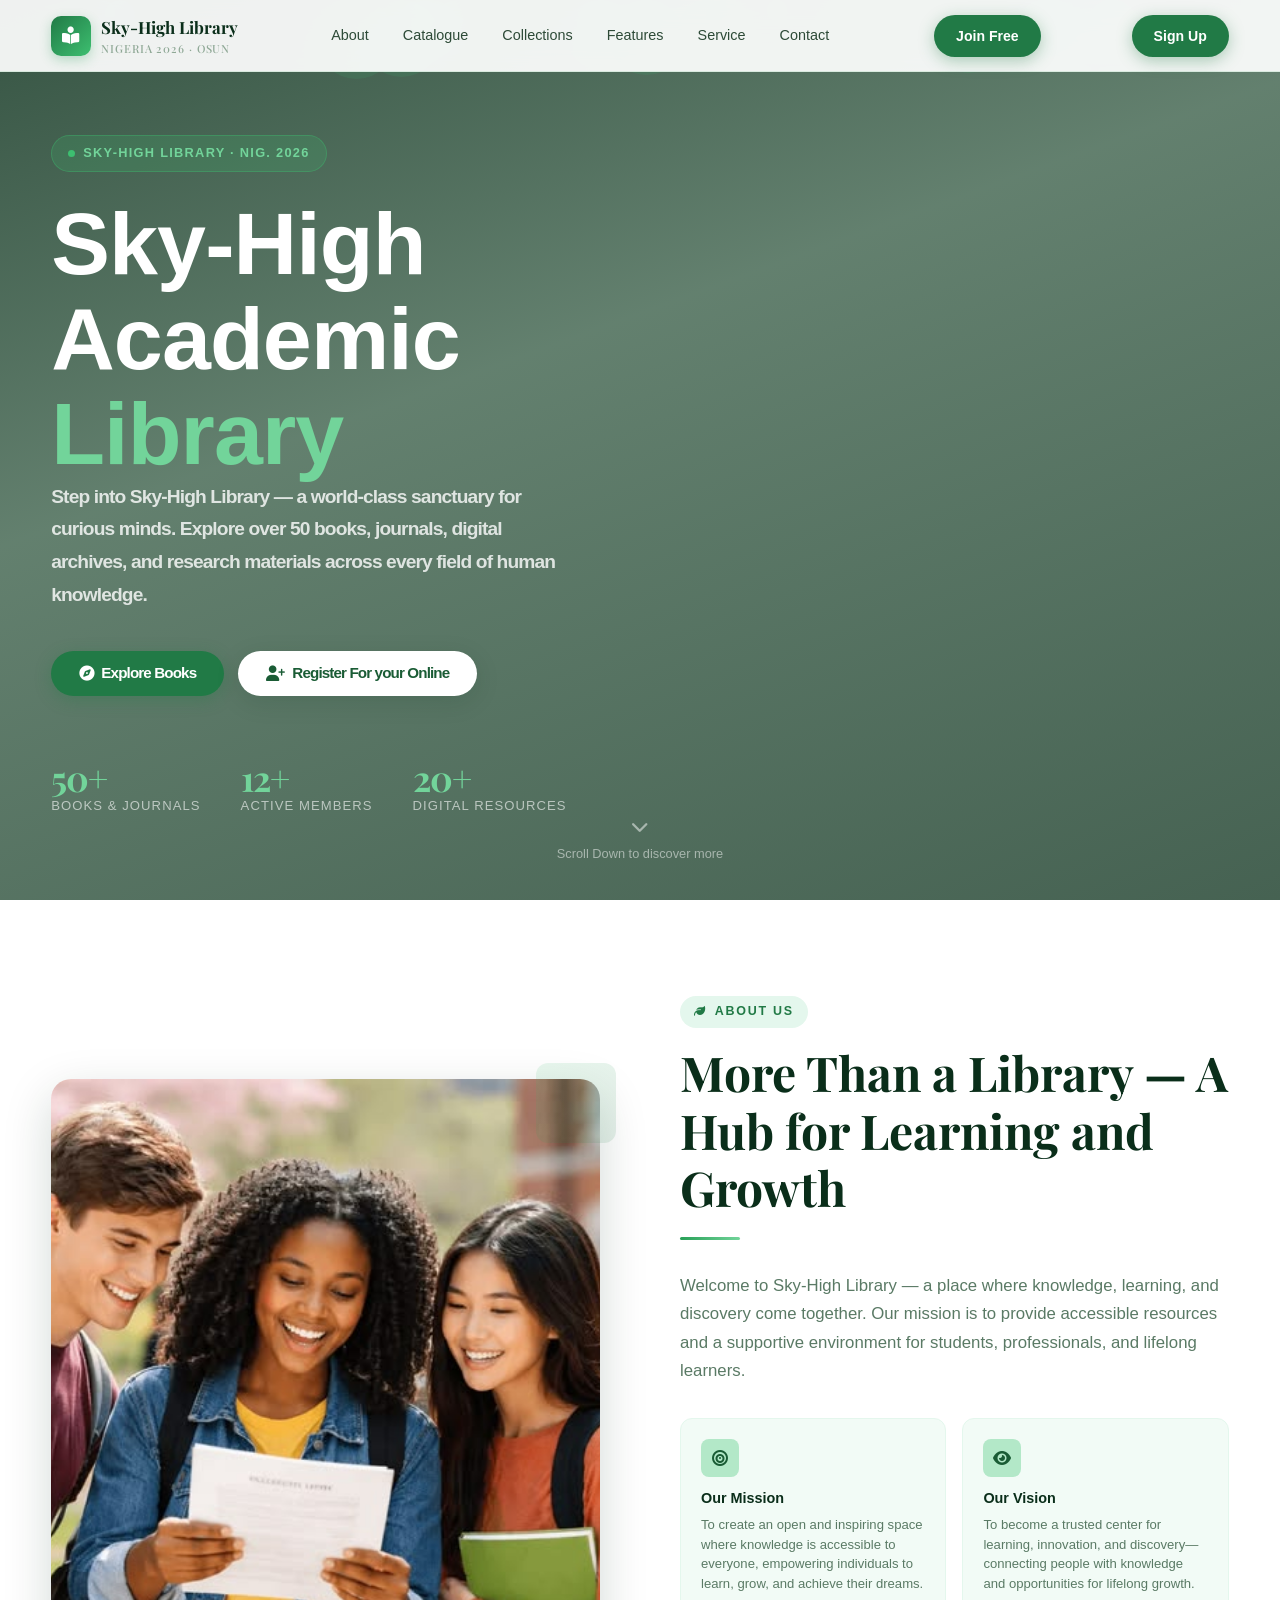
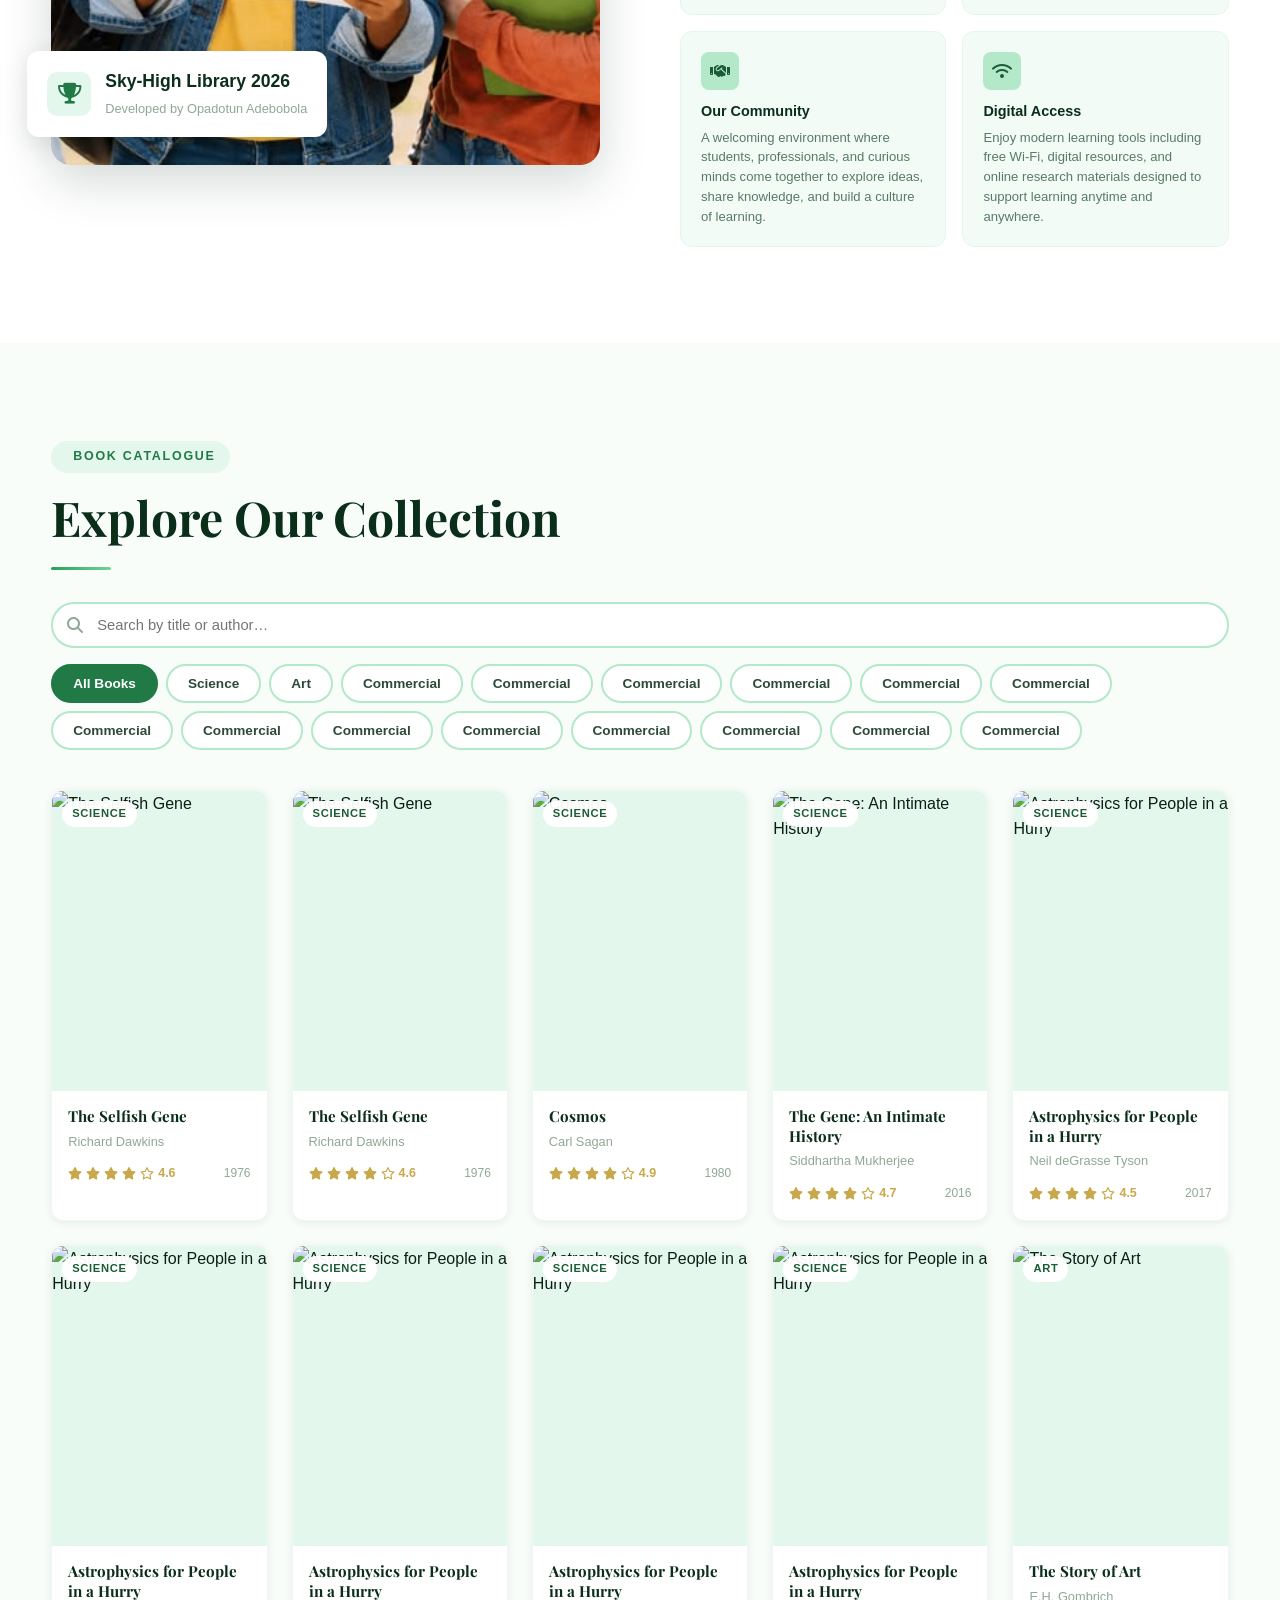
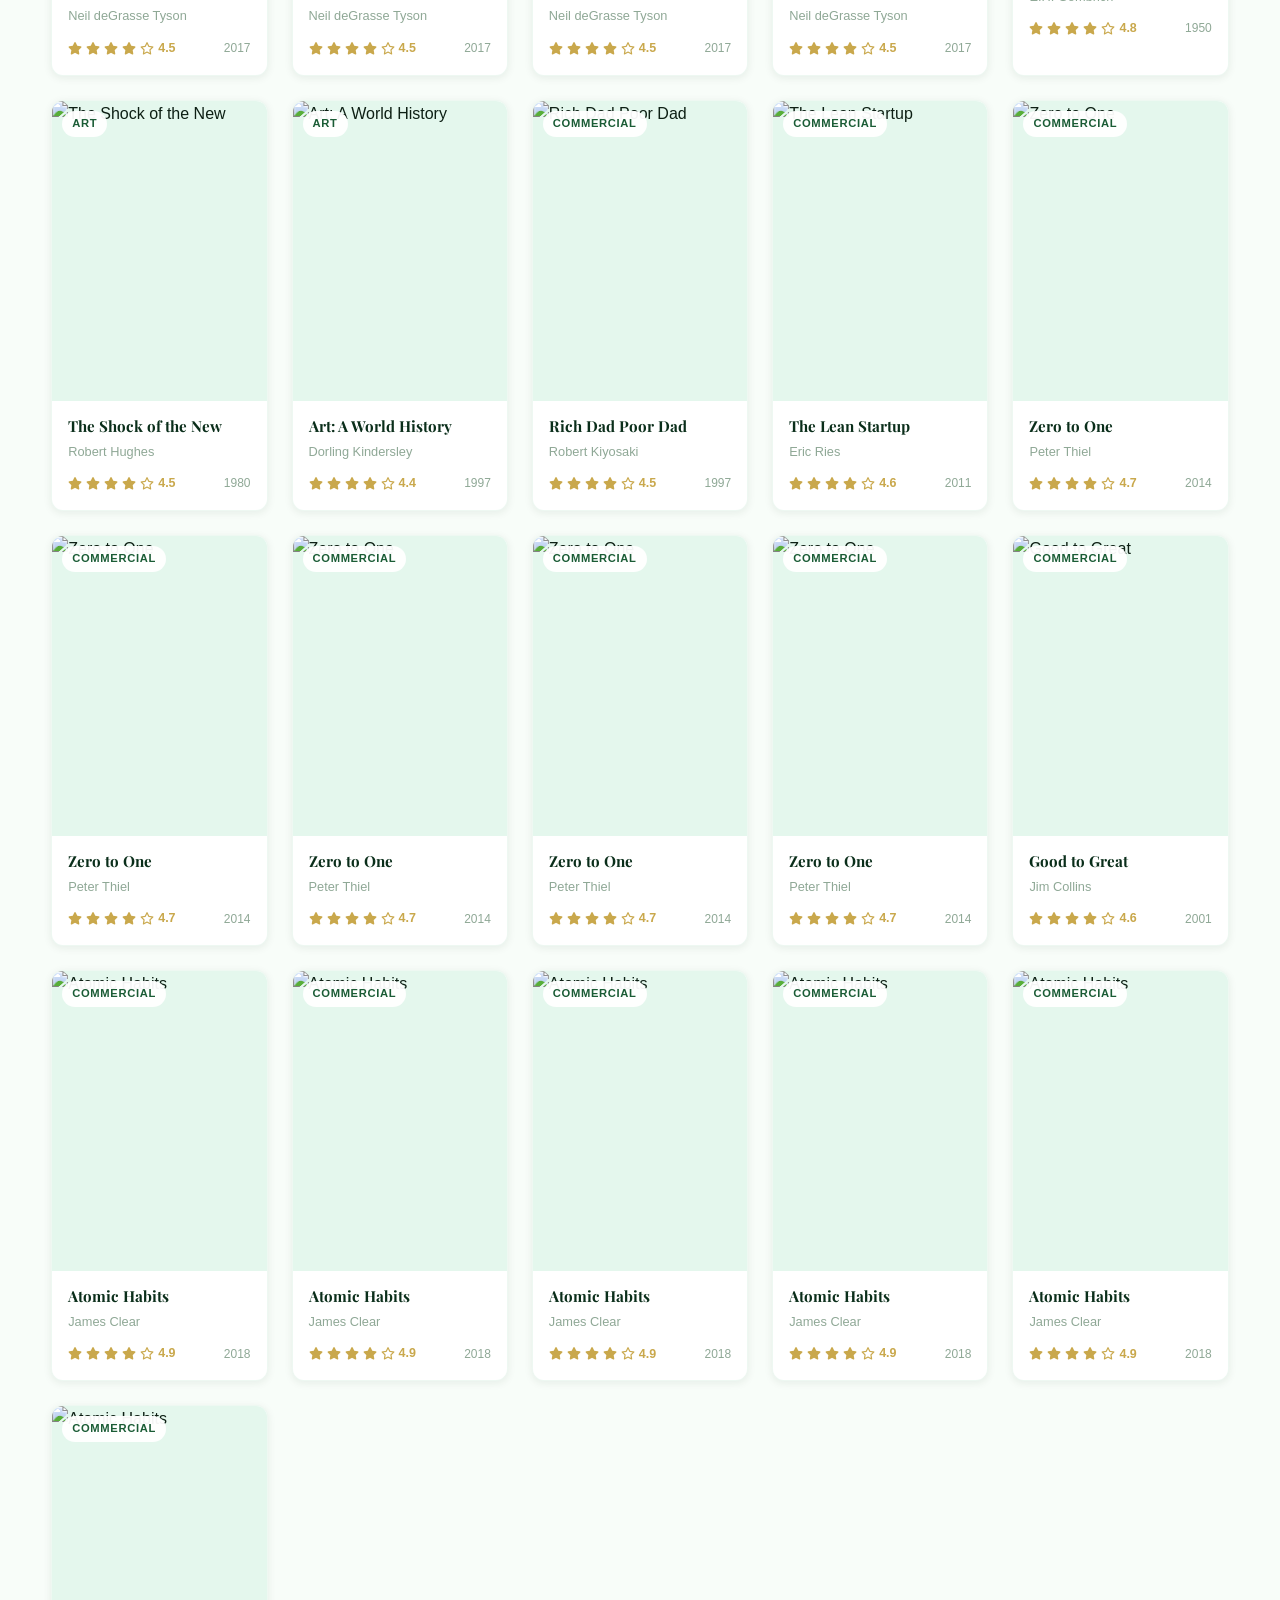
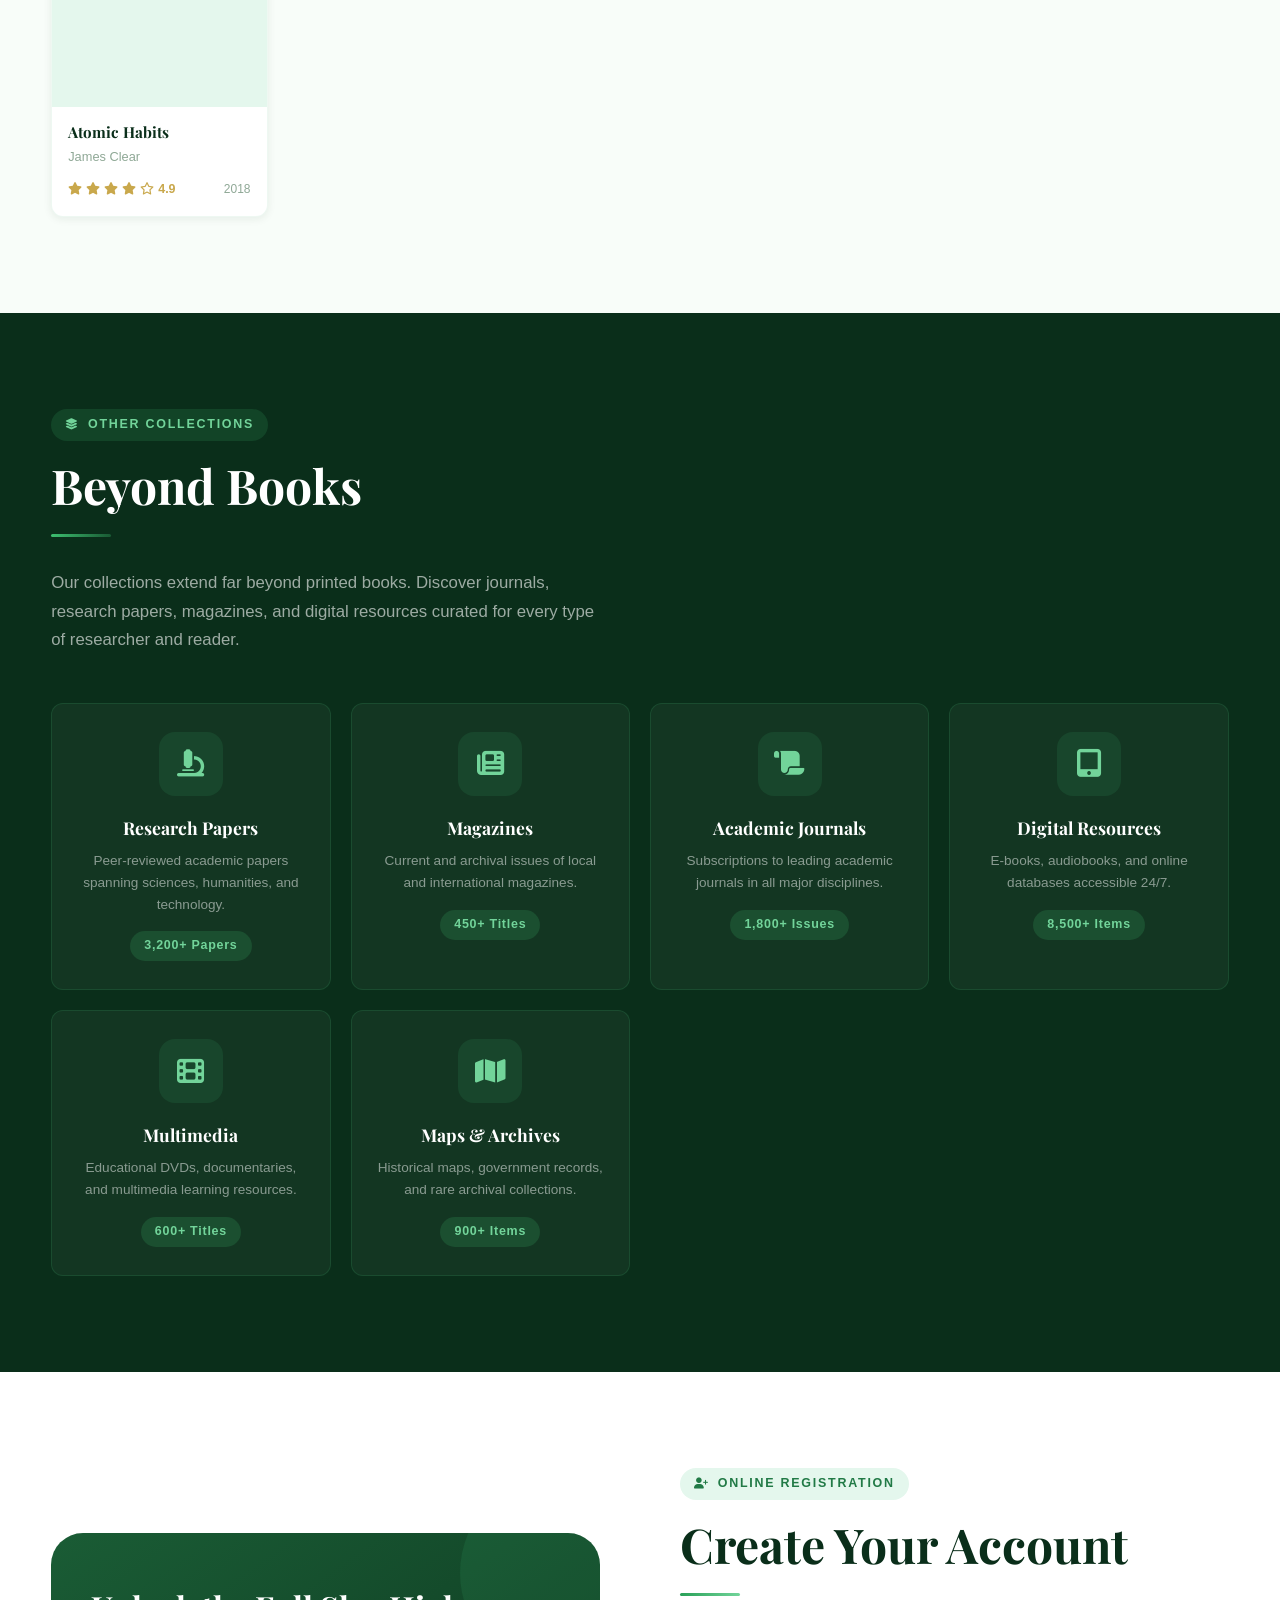
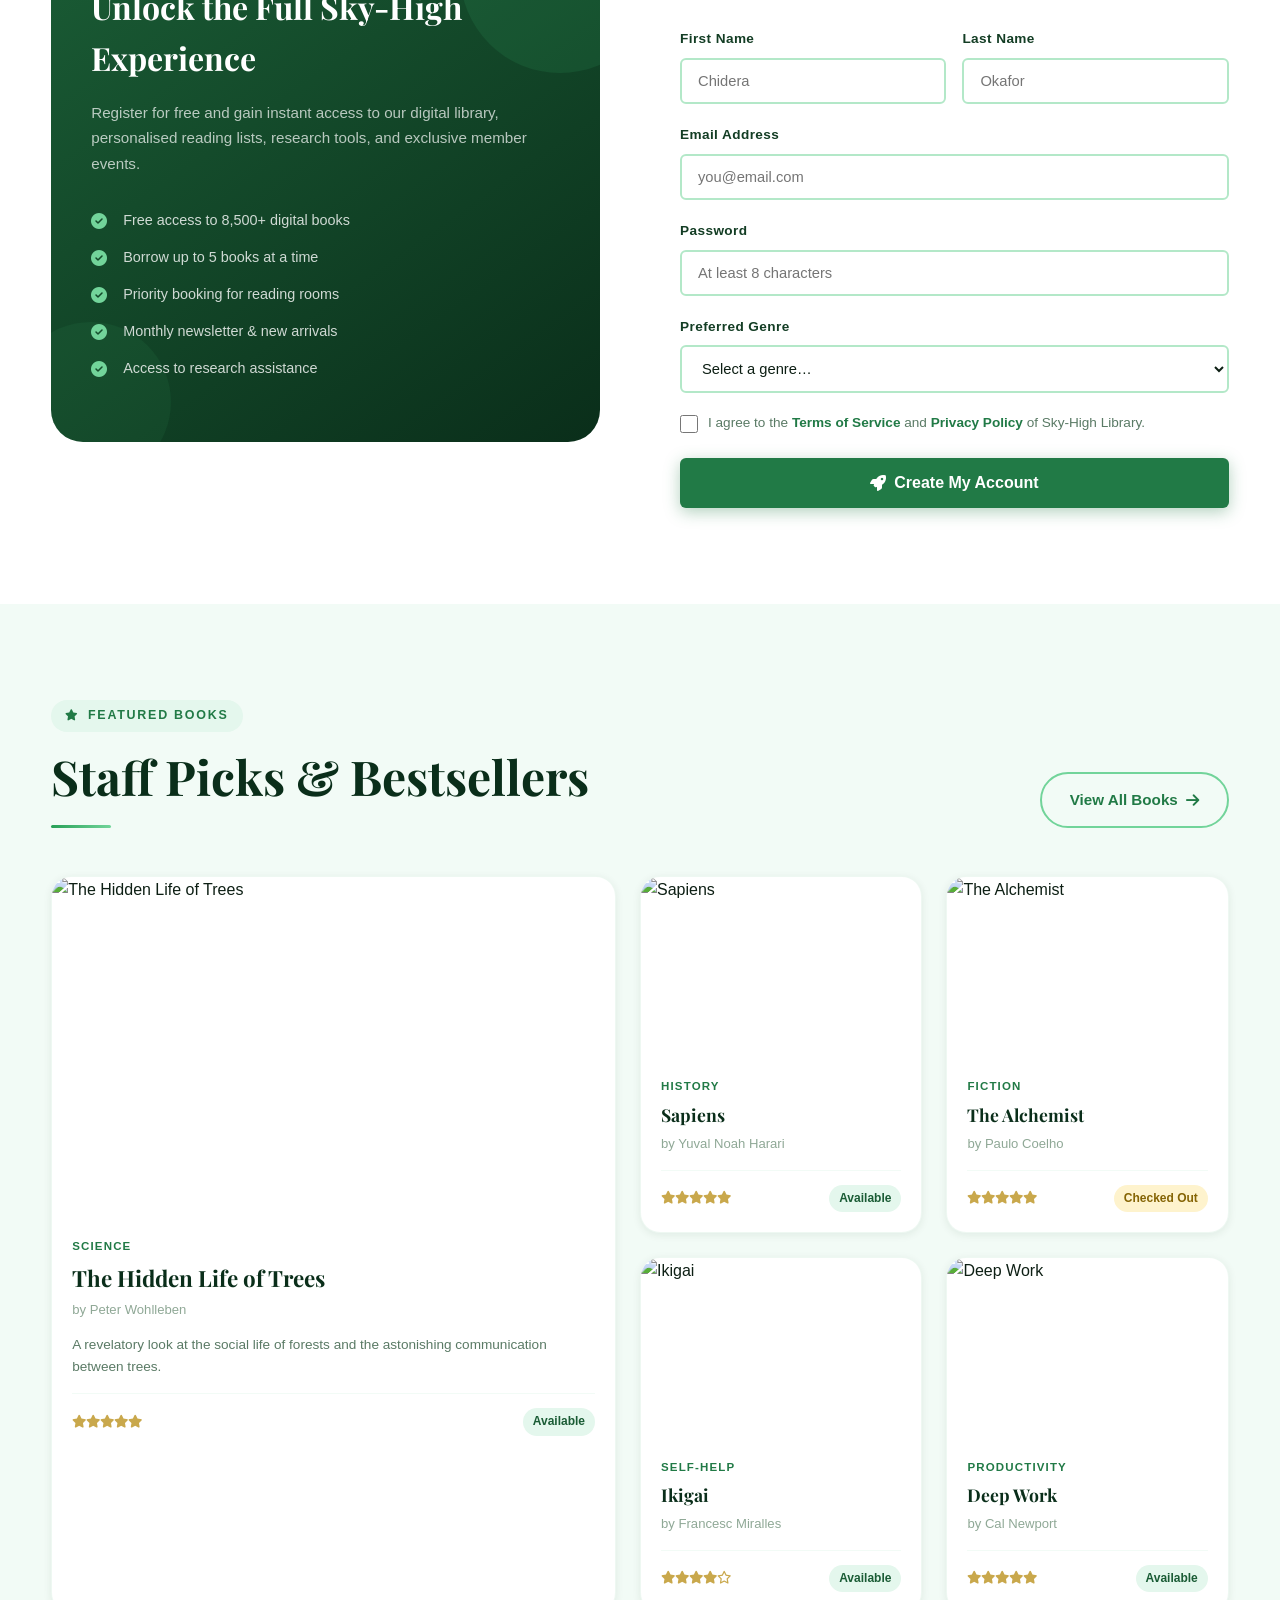
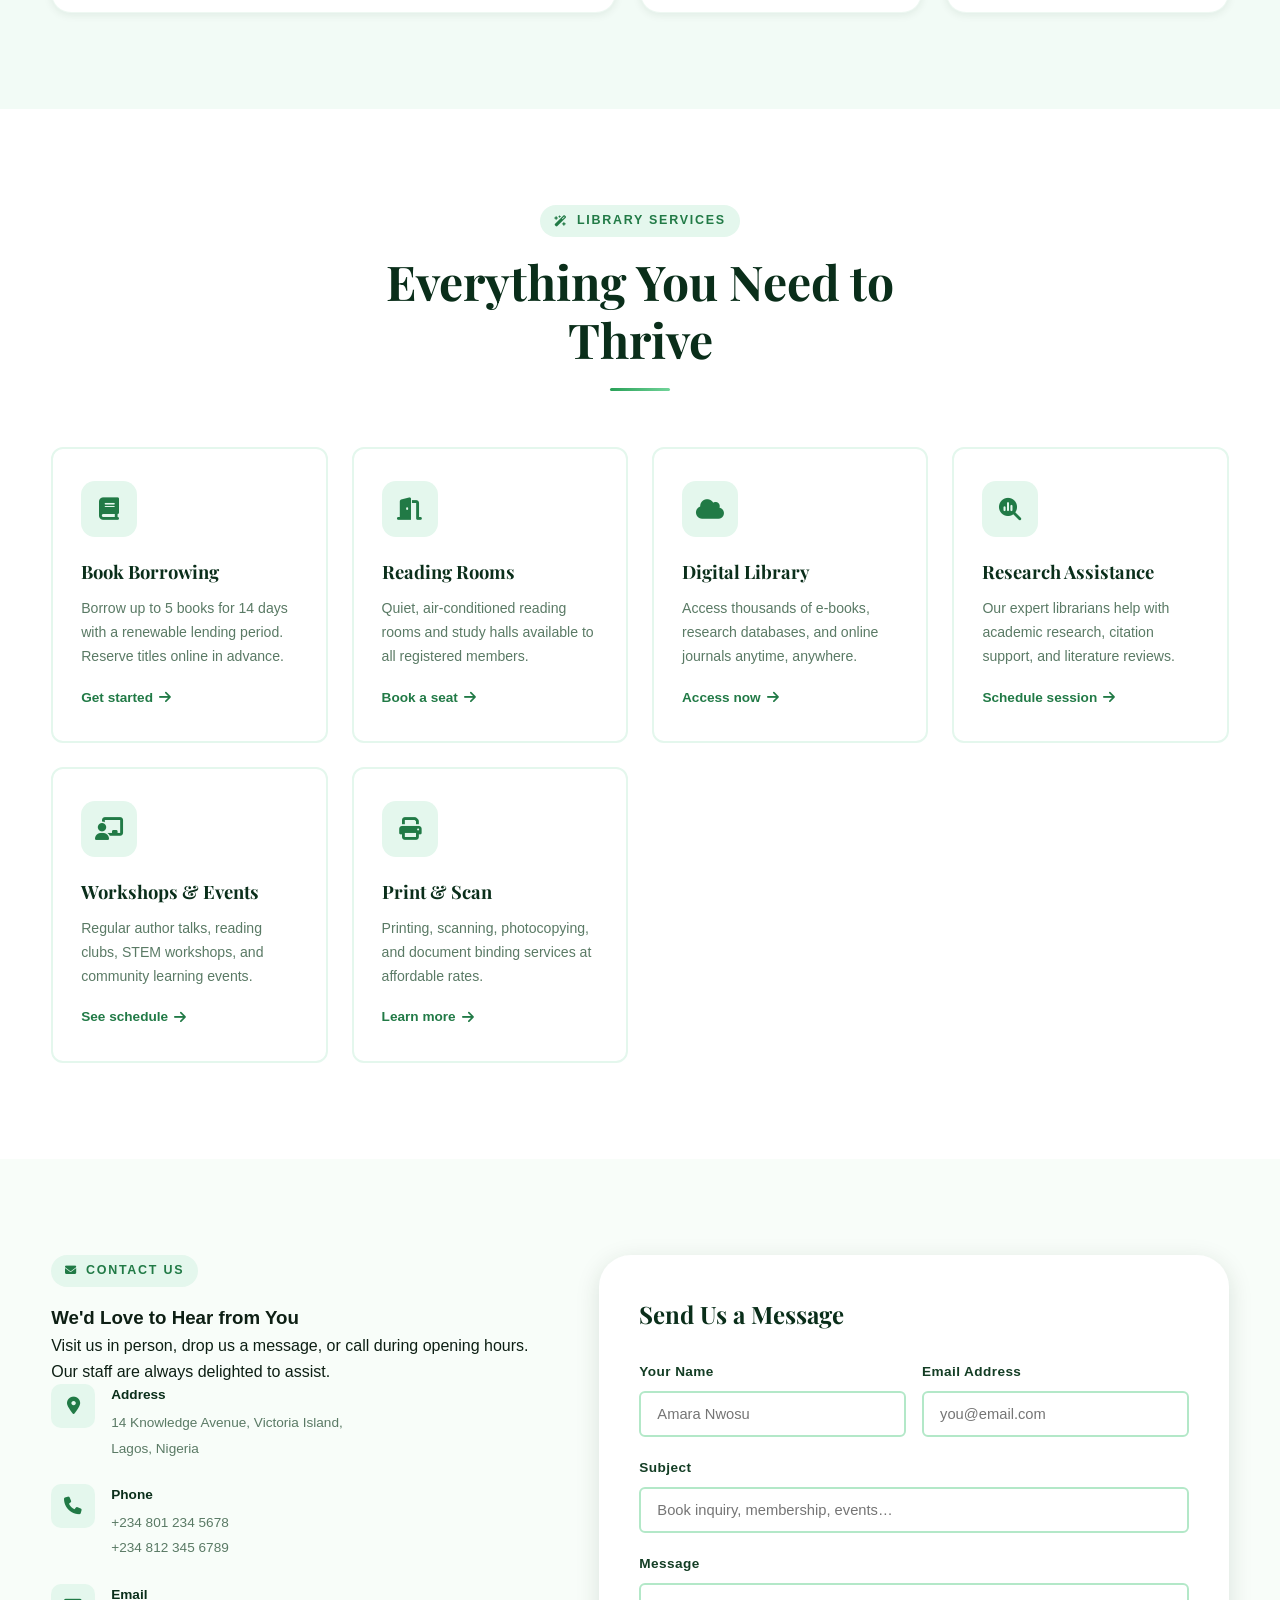
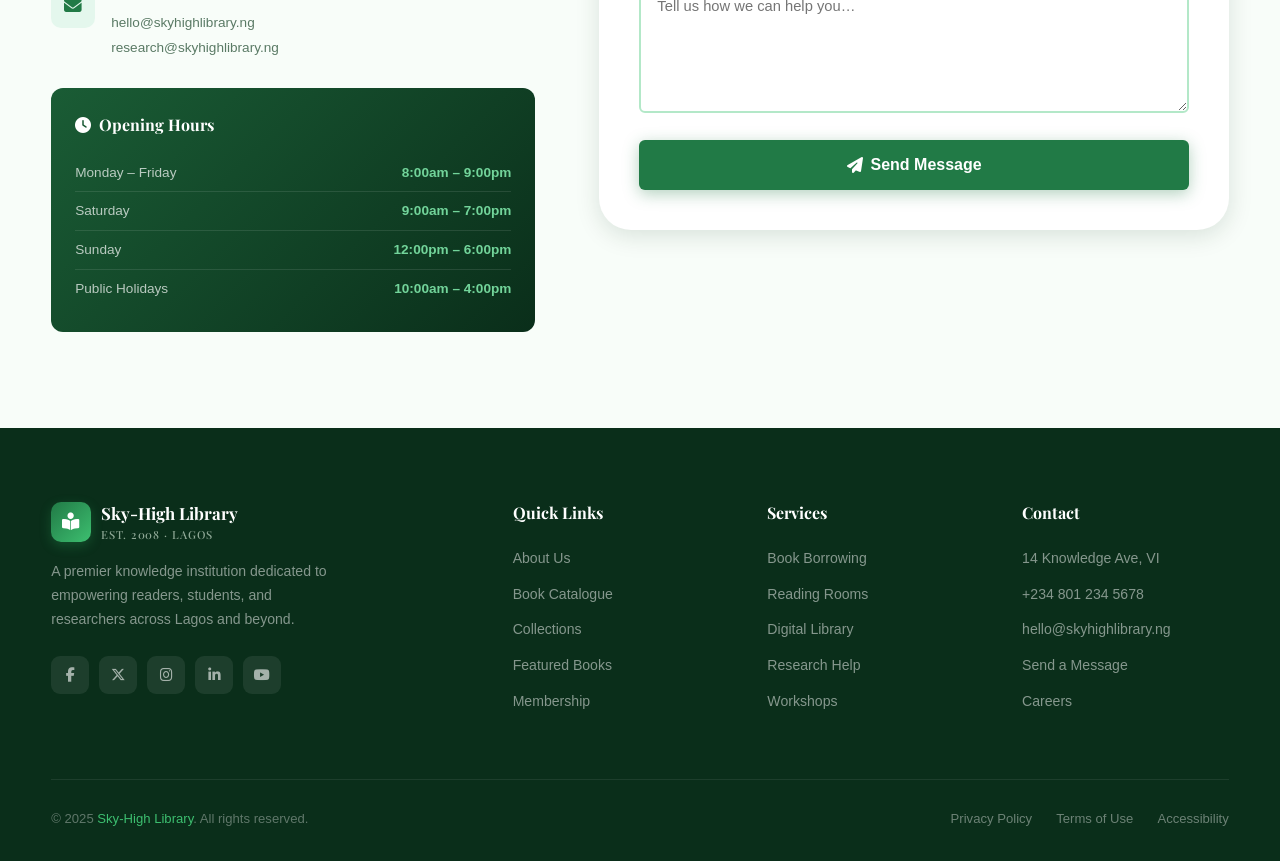
==== commit b3a25662: "Add files via upload" ====
--- a/index.html
+++ b/index.html
@@ -956,7 +956,7 @@
       <a href="contact.html">Contact</a>
     </div>
     <a href="#register" class="btn btn-primary nav-cta">Join Free</a>
-    <a href="#register" class="btn btn-primary nav-cta">Cat and Class</a>
+    <a href="#register" class="btn btn-primary nav-cta">Sign Up</a>
     <button class="hamburger" id="hamburger" aria-label="Menu">
       <span></span><span></span><span></span>
     </button>
@@ -965,13 +965,13 @@
 
 <!-- Mobile nav -->
 <div class="mobile-nav" id="mobile-nav">
-  <a href="#about">About</a>
-  <a href="#catalogue">Catalogue</a>
-  <a href="#collections">Collections</a>
-  <a href="#features">Features</a>
-  <a href="#service">Service</a>
-  <a href="#contact">Contact</a>
-  <a href="#register" class="btn btn-primary">Join Free</a>
+  <a href="about.html">About</a>
+  <a href="catalogue.html">Catalogue</a>
+  <a href="collection.html">Collection</a>
+  <a href="features.html">Features</a>
+  <a href="service.html">Service</a>
+  <a href="contact.html">Contact</a>
+  <a href="register" class="btn btn-primary">Join Free</a>
  
 </div>
 
